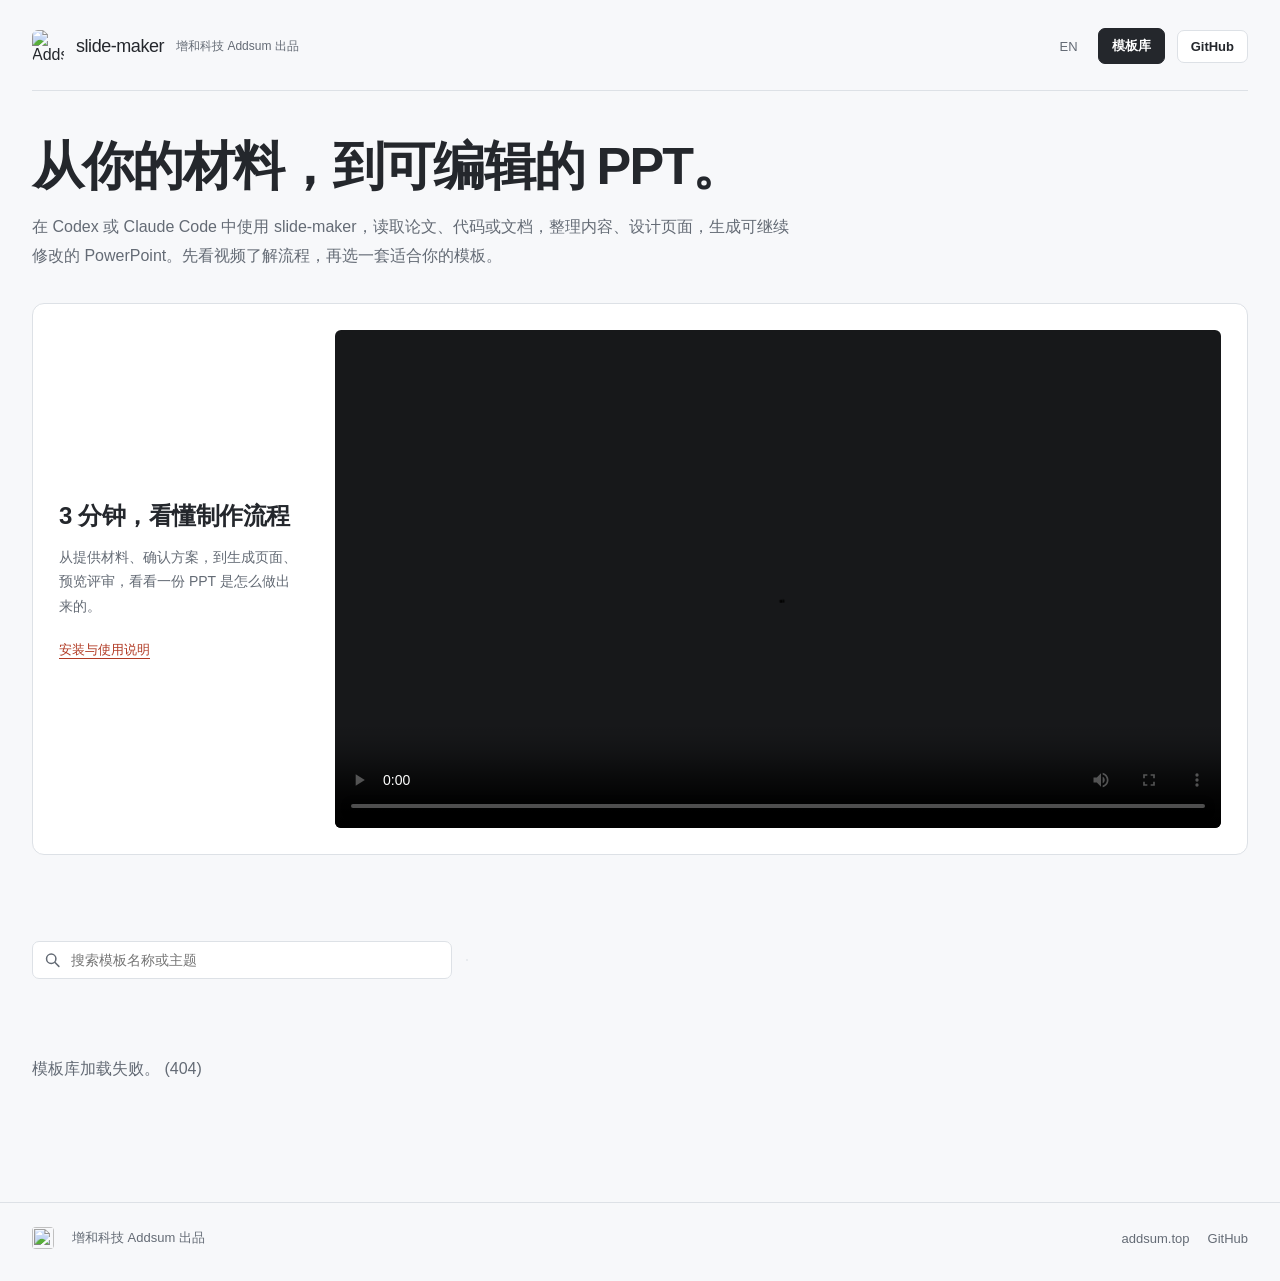
==== cn/index.html @ bb3e0353 "Lighten the homepage brand name" ====
<!doctype html>
<html lang="zh-CN">
<head>
<meta charset="utf-8">
<meta name="viewport" content="width=device-width, initial-scale=1">
<title>slide-maker | 可编辑 PPT 与模板库</title>
<meta name="description" content="浏览 30 套 PPT 模板，每套提供两种配色和七类页面。在 Codex 或 Claude Code 中使用 slide-maker，将你的材料生成可编辑的 PPTX。">
<link rel="canonical" href="https://slides.addsum.top/cn/">
<link rel="alternate" hreflang="en" href="https://slides.addsum.top/">
<link rel="alternate" hreflang="zh-CN" href="https://slides.addsum.top/cn/">
<link rel="alternate" hreflang="x-default" href="https://slides.addsum.top/">
<meta property="og:type" content="website">
<meta property="og:site_name" content="slide-maker by Addsum">
<meta property="og:title" content="slide-maker | 从你的材料生成可编辑的 PPT">
<meta property="og:description" content="预览 30 种 PPT 画风，选择配色、复制提示词，再带上自己的材料开始制作。">
<meta property="og:image" content="https://slides.addsum.top/docs/assets/screenshots/preview_transformer-talk.png">
<meta property="og:image:alt" content="slide-maker generated deck preview">
<meta property="og:url" content="https://slides.addsum.top/cn/">
<meta name="twitter:card" content="summary_large_image">
<meta name="twitter:site" content="@martinliubuilds">
<meta name="twitter:title" content="slide-maker | 从你的材料生成可编辑的 PPT">
<meta name="twitter:description" content="预览 30 种 PPT 画风，选择配色、复制提示词，再带上自己的材料开始制作。">
<meta name="twitter:image" content="https://slides.addsum.top/docs/assets/screenshots/preview_transformer-talk.png">
<meta name="robots" content="max-image-preview:large">
<link rel="icon" type="image/png" href="/favicon.png">
<script type="application/ld+json">
{
  "@context": "https://schema.org",
  "@graph": [
    {
      "@type": "SoftwareApplication",
      "@id": "https://addsum.top/#slide-maker",
      "name": "slide-maker",
      "applicationCategory": "BusinessApplication",
      "url": "https://slides.addsum.top/",
      "downloadUrl": "https://github.com/addsumtech/slides_maker",
      "description": "Addsum's open-source AI slide generator: it reads your papers, code and docs inside Codex or Claude Code, then hands back a natively editable PPTX. Real text boxes, real shapes, native charts, speaker notes and click-build animations.",
      "offers": { "@type": "Offer", "price": "0", "priceCurrency": "USD" },
      "license": "https://opensource.org/licenses/MIT",
      "author": { "@type": "Organization", "@id": "https://addsum.top/#org", "name": "Addsum", "alternateName": "增和科技", "url": "https://addsum.top/" }
    },
    {
      "@type": "WebSite",
      "@id": "https://slides.addsum.top/#site",
      "url": "https://slides.addsum.top/",
      "name": "slide-maker Template Library",
      "publisher": { "@id": "https://addsum.top/#org" }
    }
  ]
}
</script>
<style>
:root {
  --ink:#24272c; --paper:#f7f8fa; --mute:#646b75; --accent:#b13a24; --accent-deep:#8e2e1c;
  --line:#dde1e6; --card:#fff; --tint:#f6eeeb;
}
* { box-sizing:border-box; }
html { scroll-behavior:smooth; }
body { margin:0; background:var(--paper); color:var(--ink); font-family:"Avenir Next", "PingFang SC", "Hiragino Sans GB", sans-serif; -webkit-font-smoothing:antialiased; }
a { color:var(--accent); }
button, input { font-family:inherit; }
a:focus-visible, button:focus-visible, input:focus-visible { outline:2px solid var(--accent); outline-offset:4px; }
.wrap { max-width:1280px; margin:0 auto; padding:0 32px; }
.hero { padding:28px 0 0; }
.brand { display:flex; align-items:center; gap:12px; padding-bottom:26px; border-bottom:1px solid var(--line); }
.brand img { width:32px; height:32px; border-radius:6px; }
.brand .name { font-size:18px; font-weight:500; letter-spacing:-.025em; }
.brand .by { color:var(--mute); font-size:12px; }
.brand .by a { color:inherit; text-decoration:none; }
.brand .langpill { margin-left:auto; border:0; padding:8px; background:transparent; color:var(--mute); font-size:13px; cursor:pointer; }
.brand .btn { padding:8px 13px; font-size:13px; white-space:nowrap; }
.brand .vlib .short { display:none; }
.hero-copy { padding:44px 0 32px; }
h1 { max-width:1100px; margin:0 0 16px; font-size:clamp(32px,4.1vw,52px); line-height:1.2; letter-spacing:-.035em; font-weight:650; text-wrap:balance; }
.lede { max-width:760px; margin:0; font-size:16px; line-height:1.8; color:var(--mute); }
.btn { display:inline-flex; align-items:center; justify-content:center; gap:8px; text-decoration:none; font-weight:650; font-size:14px; padding:10px 16px; border-radius:7px; cursor:pointer; transition:background .15s,border-color .15s; }
.btn.primary { background:var(--ink); color:#fff; border:1px solid var(--ink); }
.btn.primary:hover { background:var(--accent); border-color:var(--accent); }
.btn.ghost { border:1px solid var(--line); color:var(--ink); background:var(--card); }
.btn.ghost:hover { border-color:var(--ink); }
.vid { scroll-margin-top:24px; }
.vidcard { display:grid; grid-template-columns:240px minmax(0,1fr); gap:36px; align-items:center; padding:26px; border:1px solid var(--line); border-radius:12px; background:var(--card); }
.vidhead h2 { margin:0 0 12px; font-size:24px; font-weight:650; line-height:1.4; letter-spacing:-.02em; }
.vidhead p { margin:0 0 22px; color:var(--mute); font-size:14px; line-height:1.75; }
.vidhead a { font-size:13px; text-underline-offset:4px; }
.vidcard video { width:100%; display:block; aspect-ratio:16/9; border-radius:6px; background:#17181a; }
footer { margin-top:56px; border-top:1px solid var(--line); }
footer .inner { display:flex; align-items:center; gap:18px; flex-wrap:wrap; padding-top:24px; padding-bottom:32px; color:var(--mute); font-size:13px; }
footer img { width:22px; height:22px; border-radius:4px; }
footer a { color:var(--mute); text-decoration:none; }
footer a:hover { color:var(--accent); }
footer .sp { flex:1; }
@media(max-width:800px) { .vidcard { grid-template-columns:1fr; gap:18px; padding:20px; } .vidhead h2 { font-size:21px; margin-bottom:6px; } .vidhead p { margin-bottom:10px; } }
@media(max-width:560px) {
  .wrap { padding-left:20px; padding-right:20px; }
  .hero { padding-top:18px; } .brand { gap:7px; padding-bottom:18px; }
  .brand img { width:27px; height:27px; } .brand .name { font-size:16px; }
  .brand .by { display:none; } .brand .btn { font-size:12px; padding:7px 9px; }
  .brand .langpill { font-size:12px; padding:6px; }
  .brand .vlib .full { display:none; } .brand .vlib .short { display:inline; }
  .hero-copy { padding:30px 0 26px; } .lede { font-size:14px; line-height:1.8; }
  .vidcard { padding:16px; } .vidhead p { font-size:13px; }
  footer .inner { gap:12px; font-size:12px; } footer .sp { flex-basis:100%; }
}
@media(prefers-reduced-motion:reduce) { html { scroll-behavior:auto; } *,*::before,*::after { transition:none!important; } }
</style>
<link rel="stylesheet" href="/languages/library.css?v=20261030b">
</head>
<body>
<header class="hero">
  <div class="wrap">
    <nav class="brand" aria-label="Main">
      <img src="/logo-160.png" alt="Addsum">
      <span class="name">slide-maker</span>
      <span class="by" id="byline"></span>
      <button class="langpill" id="langBtn" type="button" aria-label="Switch language"></button>
      <a class="btn primary vlib" id="vlBtn" href="#languages"><span class="full">Template library</span><span class="short">Templates</span></a>
      <a class="btn ghost" href="https://github.com/addsumtech/slides_maker">GitHub</a>
    </nav>
    <div class="hero-copy">
      <h1 id="headline"></h1>
      <p class="lede" id="lede"></p>
    </div>
  </div>
</header>

<main>
<section class="wrap vid" id="intro" aria-labelledby="vTitle">
  <div class="vidcard">
    <div class="vidhead">
      <h2 id="vTitle"></h2>
      <p id="vLede"></p>
      <a id="startLink" href="https://github.com/addsumtech/slides_maker#quick-start"></a>
    </div>
    <video id="introVid" controls preload="metadata" playsinline></video>
  </div>
</section>

<section class="wrap" id="languages" aria-labelledby="vlHeadline">
  <div class="vl-head">
    <h2 id="vlHeadline"></h2>
    <p class="vl-lede" id="vlLede"></p>
  </div>
  <div class="vl-bar" role="search">
    <label class="vl-search">
      <svg viewBox="0 0 20 20" aria-hidden="true"><circle cx="8.5" cy="8.5" r="5.5"/><path d="M13 13l4.5 4.5"/></svg>
      <span class="sr" data-vl-i18n="searchLabel">Search templates</span>
      <input id="vlQ" type="search" autocomplete="off" spellcheck="false" placeholder="Search">
    </label>
    <div class="vl-toggle" id="vlKinds" role="group" aria-label="Kind"></div>
    <span class="vl-count" id="vlCount" aria-live="polite"></span>
  </div>
  <div class="vl-grid" id="vlGrid"></div>
  <div class="vl-empty" id="vlEmpty" hidden>
    <p id="vlEmptyText"></p>
    <button class="btn ghost" id="vlClear" type="button" data-vl-i18n="clear">Clear filters</button>
  </div>
  <noscript><p class="vl-empty">The templates are listed with JavaScript. The same samples are in the
    <a href="https://github.com/addsumtech/slides_maker#template-library">README</a>.</p></noscript>
  <dialog id="vlDetail" aria-labelledby="vlDTitle">
    <div class="vl-dhead">
      <div>
        <h2 id="vlDTitle"></h2>
      </div>
      <button class="vl-close" id="vlClose" type="button" aria-label="Close">×</button>
    </div>
    <div class="vl-dbody" id="vlDBody"></div>
  </dialog>
  <div id="vlLive" class="sr" aria-live="polite"></div>
</section>

</main>

<footer>
  <div class="wrap inner">
    <img src="/logo-160.png" alt="">
    <span id="footText"></span>
    <span class="sp"></span>
    <a id="footHome" href="https://addsum.top/">addsum.top</a>
    <a href="https://github.com/addsumtech/slides_maker">GitHub</a>
  </div>
</footer>

<script>
const STR = {
  en: {
    byline:'by <a href="https://addsum.top/?lang=en">Addsum</a>',
    headline:'Your material. An editable presentation.',
    lede:'Use slide-maker in Codex or Claude Code to turn papers, code and documents into a PowerPoint you can keep editing. Start with the video, then choose a template for your own material.',
    vlBtn:'Template library', vlShort:'Templates',
    vTitle:'See how it works',
    vLede:'A three-minute walkthrough: provide your material, confirm the plan, build the slides and review the result. English narration with captions.',
    startLink:'Installation and usage',
    footText:'Produced by Addsum',
    title:'slide-maker | Editable PPT & Template Library'
  },
  zh: {
    byline:'<a href="https://addsum.top/cn/">增和科技 Addsum</a> 出品',
    headline:'从你的材料，到可编辑的 PPT。',
    lede:'在 Codex 或 Claude Code 中使用 slide-maker，读取论文、代码或文档，整理内容、设计页面，生成可继续修改的 PowerPoint。先看视频了解流程，再选一套适合你的模板。',
    vlBtn:'模板库', vlShort:'模板库',
    vTitle:'3 分钟，看懂制作流程',
    vLede:'从提供材料、确认方案，到生成页面、预览评审，看看一份 PPT 是怎么做出来的。',
    startLink:'安装与使用说明',
    footText:'增和科技 Addsum 出品',
    title:'slide-maker | 可编辑 PPT 与模板库'
  }
};
function setLang(lang) {
  const t = STR[lang];
  if (history.replaceState) {   // the page's own language markers go; a library search or #vl-<language> stays
    var ps = new URLSearchParams(location.search); ps.delete('lang');
    var qs = ps.toString(), hs = (location.hash === '#zh' || location.hash === '#en') ? '' : location.hash;
    history.replaceState(null, '', (lang === 'zh' ? '/cn/' : '/') + (qs ? '?' + qs : '') + hs);
  }
  var fh = document.getElementById('footHome');
  if (fh) fh.href = lang === 'zh' ? 'https://addsum.top/cn/' : 'https://addsum.top/?lang=en';
  const lb = document.getElementById('langBtn');
  if (lb) { lb.textContent = lang === 'zh' ? 'EN' : '中文'; lb.setAttribute('aria-label', lang === 'zh' ? 'Switch to English' : '切换为中文'); lb.onclick = () => { try { localStorage.setItem('addsum-lang', lang === 'zh' ? 'en' : 'zh'); } catch(e){} setLang(lang === 'zh' ? 'en' : 'zh'); }; }
  for (const k of ['byline','headline','lede','vTitle','vLede','startLink','footText']) {
    const el = document.getElementById(k);
    if (el) el.innerHTML = t[k];
  }
  const vid = document.getElementById('introVid');
  if (vid) {
    const cur = `/docs/assets/slide-maker-intro-${lang}.mp4`;
    if (!vid.src.endsWith(cur)) {
      vid.pause();
      vid.setAttribute('poster', `/docs/assets/intro-poster-${lang}.jpg`);
      vid.src = cur;
      vid.load();
    }
  }
  document.getElementById('startLink').href = lang === 'zh' ? 'https://github.com/addsumtech/slides_maker/blob/main/README_CN.md#快速开始' : 'https://github.com/addsumtech/slides_maker#quick-start';
  const vb = document.getElementById('vlBtn');
  if (vb) { vb.querySelector('.full').textContent = t.vlBtn; vb.querySelector('.short').textContent = t.vlShort; }
  document.title = t.title;
  document.documentElement.lang = (lang === 'zh') ? 'zh-CN' : 'en';
  if (window.slideMakerLibrary) window.slideMakerLibrary.setLang(lang);   // keep the library in the same language
}
(function(){
  function mark(e){
    var a = e.target && e.target.closest ? e.target.closest('a[href]') : null;
    if(!a) return;
    try{
      var u = new URL(a.getAttribute('href'), location.href);
      if(/\.addsum\.top$/.test(u.hostname) && u.hostname !== location.hostname){
        var l = document.documentElement.getAttribute('lang') || 'en';
        document.cookie = 'xlang=' + (l.indexOf('zh') === 0 ? 'zh' : 'en') + '; domain=.addsum.top; path=/; max-age=60';
      }
    }catch(err){}
  }
  document.addEventListener('mousedown', mark, true);
  document.addEventListener('click', mark, true);
})();
(function(){
  var stored=null; try { stored=localStorage.getItem('addsum-lang'); } catch(e){}
  var lang;
  var q=null; try { q=new URLSearchParams(location.search).get('lang'); } catch(e){}
  var xl=(document.cookie.match(/(?:^|;\s*)xlang=(en|zh)/)||[])[1];
  if (xl) { try { document.cookie='xlang=; domain=.addsum.top; path=/; max-age=0'; } catch(e){} }
  if (q === 'zh' || q === 'en') lang=q; /* URL 参数最高优先 */
  else if (location.pathname.indexOf('/cn') === 0) lang='zh';
  else if (xl === 'zh' || xl === 'en') lang=xl; /* 站间跳转语言意图走 cookie */
  else if (location.hash === '#zh') lang='zh';
  else if (location.hash === '#en') lang='en';
  else if (stored==='zh'||stored==='en') lang=stored;
  else lang=/^zh/i.test((navigator.languages&&navigator.languages[0])||navigator.language||'') ? 'zh' : 'en';
  setLang(lang);
})();
</script>
<script src="/languages/library.js?v=20261030b"></script>
</body>
</html>
---- languages/library.css ----
/* Template previews share the home page's colour and typography tokens. */
#languages { padding-top:52px; scroll-margin-top:0; }
#languages .vl-head h2 { font-size:clamp(25px, 3vw, 32px); line-height:1.3; margin:0 0 12px; font-weight:650;
  letter-spacing:-0.015em; max-width:860px; }
#languages .vl-lede { color:var(--mute); font-size:15px; line-height:1.8; max-width:760px; margin:0; }
#languages .sr { position:absolute; width:1px; height:1px; overflow:hidden; clip:rect(0 0 0 0); white-space:nowrap; }
#languages code { font-family:ui-monospace, "SF Mono", Menlo, Consolas, monospace; }
#languages .btn { font-size:13.5px; padding:9px 16px; cursor:pointer; font-family:inherit; }

/* ---------- controls ---------- */
#languages .vl-bar { position:sticky; top:4px; z-index:20; display:flex; align-items:center; gap:14px; flex-wrap:wrap;
  margin:22px 0; padding:12px 0; background:rgba(247,248,250,.97); backdrop-filter:blur(6px); }
#languages .vl-search { position:relative; flex:1 1 260px; max-width:420px; }
#languages .vl-search svg { position:absolute; left:12px; top:50%; width:17px; height:17px; transform:translateY(-50%);
  fill:none; stroke:var(--mute); stroke-width:1.8; stroke-linecap:round; }
#languages .vl-search input { width:100%; font:inherit; font-size:14px; padding:10px 12px 10px 38px; border-radius:7px;
  border:1px solid var(--line); background:var(--card); color:var(--ink); }
#languages .vl-search input:focus { outline:none; border-color:var(--accent); }
#languages .vl-toggle { display:inline-flex; border:1px solid var(--line); border-radius:7px; overflow:hidden; background:var(--card); }
#languages .vl-toggle button { border:0; background:transparent; color:var(--mute); padding:9px 16px; font-size:13.5px; cursor:pointer;
  font-weight:700; font-family:inherit; }
#languages .vl-toggle button[aria-pressed="true"] { background:var(--ink); color:#fff; }
#languages .vl-toggle button:focus-visible { outline:2px solid var(--accent); outline-offset:-2px; }
#languages .vl-count { color:var(--mute); font-size:13px; margin-left:auto; }

/* ---------- grid + cards ---------- */
#languages .vl-grid { display:grid; grid-template-columns:repeat(4, minmax(0, 1fr)); gap:20px; padding-bottom:20px; }
@media (max-width:1040px) { #languages .vl-grid { grid-template-columns:repeat(2, minmax(0, 1fr)); } }
@media (max-width:640px) { #languages .vl-grid { grid-template-columns:minmax(0, 1fr); gap:18px; } }
#languages .vl-card { position:relative; background:var(--card); border:1px solid var(--line); border-radius:9px; overflow:hidden;
  display:flex; flex-direction:column; min-width:0; transition:border-color .15s; }
#languages .vl-card:hover, #languages .vl-card:focus-within { border-color:#a3aab3; }
#languages .vl-sheet { display:block; position:relative; padding:0; border:0; background:#e7e9ed; cursor:zoom-in; line-height:0; width:100%; }
#languages .vl-sheet img { width:100%; height:auto; aspect-ratio:7/4; object-fit:cover; display:block; }
#languages .vl-sheet:focus-visible { outline:3px solid var(--accent); outline-offset:-3px; }
#languages .vl-crow { display:flex; align-items:center; gap:8px; flex-wrap:wrap; padding:12px 16px 0; }
#languages .vl-grounds { display:flex; gap:6px; flex-wrap:wrap; }
#languages .vl-grounds button { display:inline-flex; align-items:center; gap:6px; border:1px solid var(--line); background:transparent;
  border-radius:5px; padding:4px 8px 4px 6px; font:inherit; font-size:12px; color:var(--mute); cursor:pointer; }
#languages .vl-grounds button i { width:14px; height:14px; border-radius:50%; border:1px solid rgba(0,0,0,.18); flex:none; }
#languages .vl-grounds button[aria-pressed="true"] { border-color:var(--ink); color:var(--ink); font-weight:700; }
#languages .vl-grounds button:focus-visible { outline:2px solid var(--accent); outline-offset:1px; }
#languages .vl-cbody { padding:12px 16px 16px; display:flex; flex-direction:column; gap:10px; flex:1; }
#languages .vl-cname { display:flex; align-items:baseline; gap:8px; flex-wrap:wrap; }
#languages .vl-cname h3 { margin:0; font-size:18px; font-weight:650; letter-spacing:-0.01em; }
#languages .vl-cname h3 button { all:unset; cursor:pointer; }
#languages .vl-cname h3 button:hover { color:var(--accent); }
#languages .vl-cname h3 button:focus-visible { outline:2px solid var(--accent); outline-offset:2px; border-radius:3px; }
#languages .vl-blurb { margin:0; color:var(--mute); font-size:14px; line-height:1.8; }
#languages .vl-tags { display:flex; flex-wrap:wrap; gap:6px 12px; min-height:20px; }
#languages .vl-tags button { border:0; background:transparent; color:var(--mute); font:inherit; font-size:12px;
  padding:0; cursor:pointer; }
#languages .vl-tags button:hover { color:var(--accent); text-decoration:underline; text-underline-offset:3px; }
#languages .vl-tags button:focus-visible { outline:2px solid var(--accent); outline-offset:2px; }
#languages .vl-cfoot { display:flex; gap:8px; margin-top:auto; padding-top:4px; flex-wrap:wrap; }
#languages .vl-cfoot .btn { padding:7px 10px; font-size:12px; }
#languages .vl-cfoot .btn.primary { background:var(--ink); color:#fff; border:1px solid var(--ink); }
#languages .vl-cfoot .btn.primary:hover, #languages .vl-cfoot .btn.primary:focus-visible { background:var(--accent); border-color:var(--accent); }
#languages .vl-empty { text-align:center; color:var(--mute); padding:40px 0 60px; }
#languages .vl-status { color:var(--mute); padding:30px 0; }

/* ---------- detail dialog ---------- */
#languages dialog { width:min(1120px, calc(100vw - 32px)); max-height:calc(100vh - 40px); padding:0; border:1px solid var(--line);
  border-radius:18px; background:var(--paper); color:var(--ink); box-shadow:0 30px 80px rgba(29,27,22,.35); }
#languages dialog::backdrop { background:rgba(29,27,22,.55); }
@media (max-width:640px) { #languages dialog { width:100vw; max-width:100vw; max-height:100vh; height:100vh; border-radius:0; margin:0; } }
#languages .vl-dhead { position:sticky; top:0; z-index:2; display:flex; gap:16px; align-items:flex-start; padding:20px 24px 14px;
  background:rgba(247,248,250,.97); border-bottom:1px solid var(--line); }
#languages .vl-dhead h2 { margin:0; font-size:24px; letter-spacing:-0.01em; }
#languages .vl-close { margin-left:auto; border:1px solid var(--line); background:var(--card); width:38px; height:38px; border-radius:50%;
  font-size:22px; line-height:1; cursor:pointer; color:var(--ink); flex:none; }
#languages .vl-close:hover, #languages .vl-close:focus-visible { border-color:var(--accent); color:var(--accent); outline:none; }
#languages .vl-dbody { padding:18px 24px 28px; }
@media (max-width:640px) { #languages .vl-dhead { padding:16px; } #languages .vl-dbody { padding:14px 16px 24px; } }
#languages .vl-dbody h4 { margin:28px 0 12px; font-size:16px; font-weight:650; color:var(--ink); }
#languages .vl-dbody h4:first-child { margin-top:4px; }
#languages .vl-dbody .vl-blurb { font-size:15px; max-width:760px; }
#languages .vl-note { color:var(--mute); font-size:12.5px; margin:8px 0 0; }
#languages .vl-pages { display:grid; grid-template-columns:repeat(auto-fill, minmax(min(100%, 300px), 1fr)); gap:16px; }
#languages .vl-pages figure, #languages .vl-sheets figure { margin:0; }
#languages .vl-pages img, #languages .vl-sheets img { width:100%; height:auto; display:block; border-radius:6px; border:1px solid var(--line); background:#e7e9ed; }
#languages .vl-pages img { aspect-ratio:16/9; }
#languages .vl-sheets img { aspect-ratio:7/4; }
#languages figcaption { font-size:12.5px; color:var(--mute); margin-top:6px; }
#languages .vl-sheets { display:grid; grid-template-columns:repeat(auto-fill, minmax(min(100%, 420px), 1fr)); gap:16px; }
#languages .vl-copyrow { display:flex; gap:10px; align-items:flex-start; background:var(--card); border:1px solid var(--line);
  border-radius:10px; padding:10px 12px; margin-bottom:10px; }
#languages .vl-copyrow span { flex:1; min-width:0; font-size:13.5px; overflow-wrap:anywhere; line-height:1.5; }
#languages .vl-copyrow .btn { padding:5px 11px; font-size:12.5px; flex:none; }
@media (prefers-reduced-motion:reduce) {
  #languages .vl-card, #languages .vl-card:hover { transition:none; transform:none; }
}
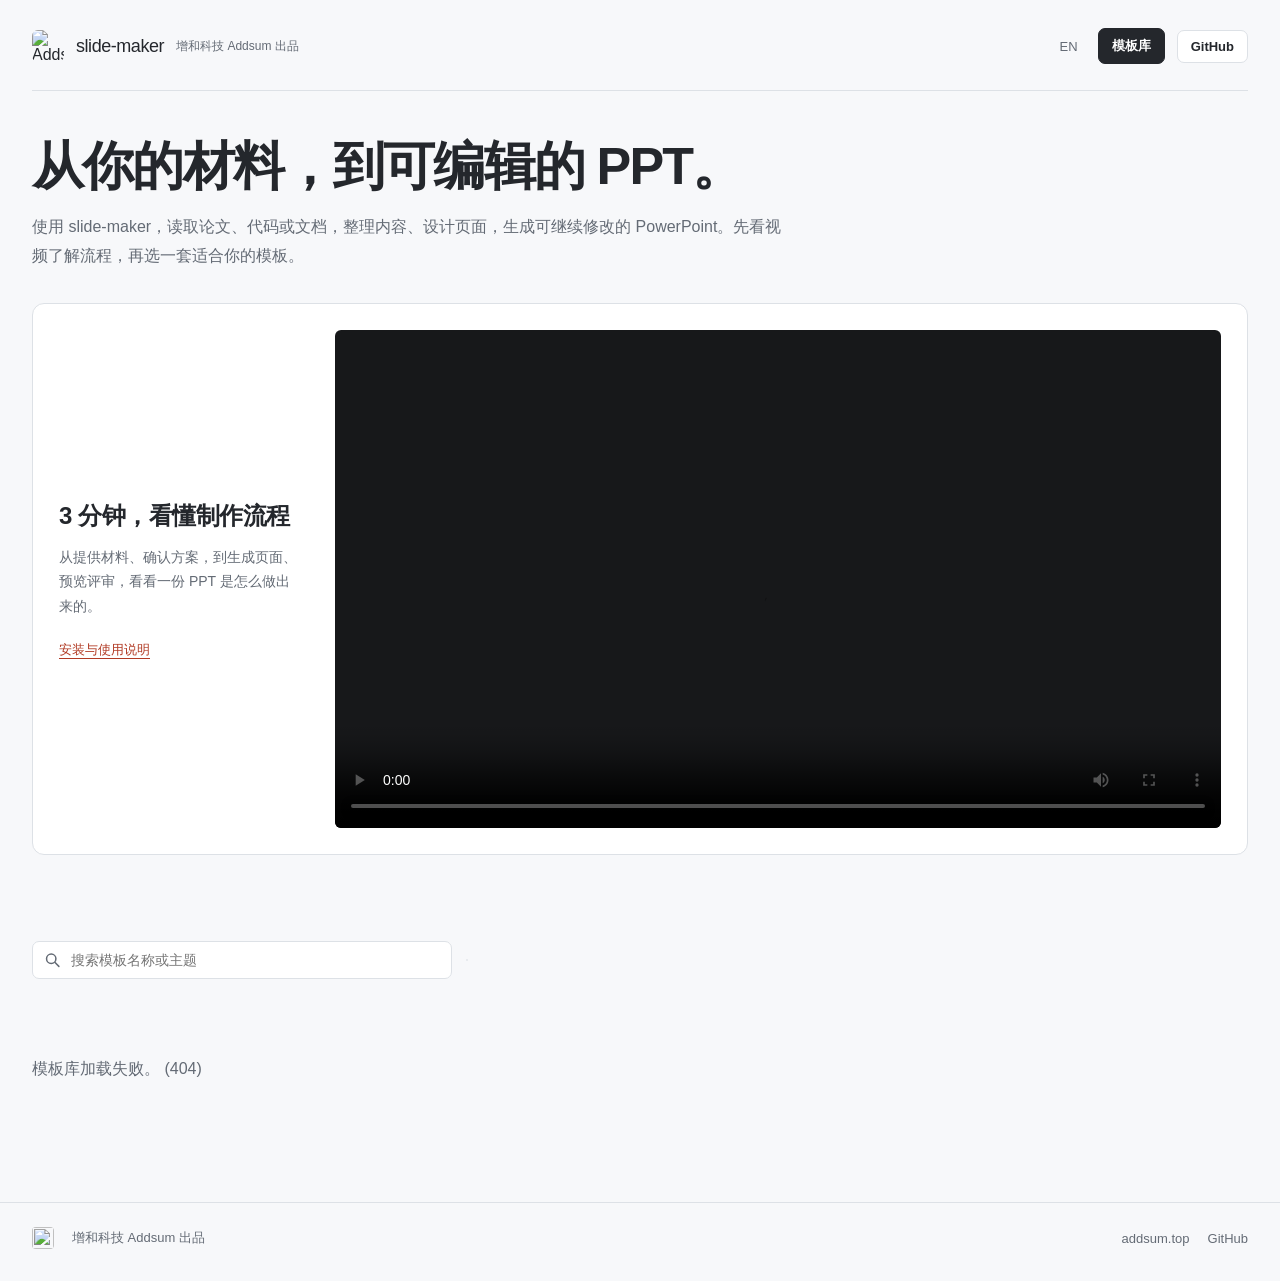
==== commit 8fd0f916: "Simplify the homepage introduction" ====
--- a/cn/index.html
+++ b/cn/index.html
@@ -4,7 +4,7 @@
 <meta charset="utf-8">
 <meta name="viewport" content="width=device-width, initial-scale=1">
 <title>slide-maker | 可编辑 PPT 与模板库</title>
-<meta name="description" content="浏览 30 套 PPT 模板，每套提供两种配色和七类页面。在 Codex 或 Claude Code 中使用 slide-maker，将你的材料生成可编辑的 PPTX。">
+<meta name="description" content="浏览 30 套 PPT 模板，每套提供两种配色和七类页面。使用 slide-maker，将你的材料生成可编辑的 PPTX。">
 <link rel="canonical" href="https://slides.addsum.top/cn/">
 <link rel="alternate" hreflang="en" href="https://slides.addsum.top/">
 <link rel="alternate" hreflang="zh-CN" href="https://slides.addsum.top/cn/">
@@ -186,7 +186,7 @@
   en: {
     byline:'by <a href="https://addsum.top/?lang=en">Addsum</a>',
     headline:'Your material. An editable presentation.',
-    lede:'Use slide-maker in Codex or Claude Code to turn papers, code and documents into a PowerPoint you can keep editing. Start with the video, then choose a template for your own material.',
+    lede:'Use slide-maker to turn papers, code and documents into a PowerPoint you can keep editing. Start with the video, then choose a template for your own material.',
     vlBtn:'Template library', vlShort:'Templates',
     vTitle:'See how it works',
     vLede:'A three-minute walkthrough: provide your material, confirm the plan, build the slides and review the result. English narration with captions.',
@@ -197,7 +197,7 @@
   zh: {
     byline:'<a href="https://addsum.top/cn/">增和科技 Addsum</a> 出品',
     headline:'从你的材料，到可编辑的 PPT。',
-    lede:'在 Codex 或 Claude Code 中使用 slide-maker，读取论文、代码或文档，整理内容、设计页面，生成可继续修改的 PowerPoint。先看视频了解流程，再选一套适合你的模板。',
+    lede:'使用 slide-maker，读取论文、代码或文档，整理内容、设计页面，生成可继续修改的 PowerPoint。先看视频了解流程，再选一套适合你的模板。',
     vlBtn:'模板库', vlShort:'模板库',
     vTitle:'3 分钟，看懂制作流程',
     vLede:'从提供材料、确认方案，到生成页面、预览评审，看看一份 PPT 是怎么做出来的。',
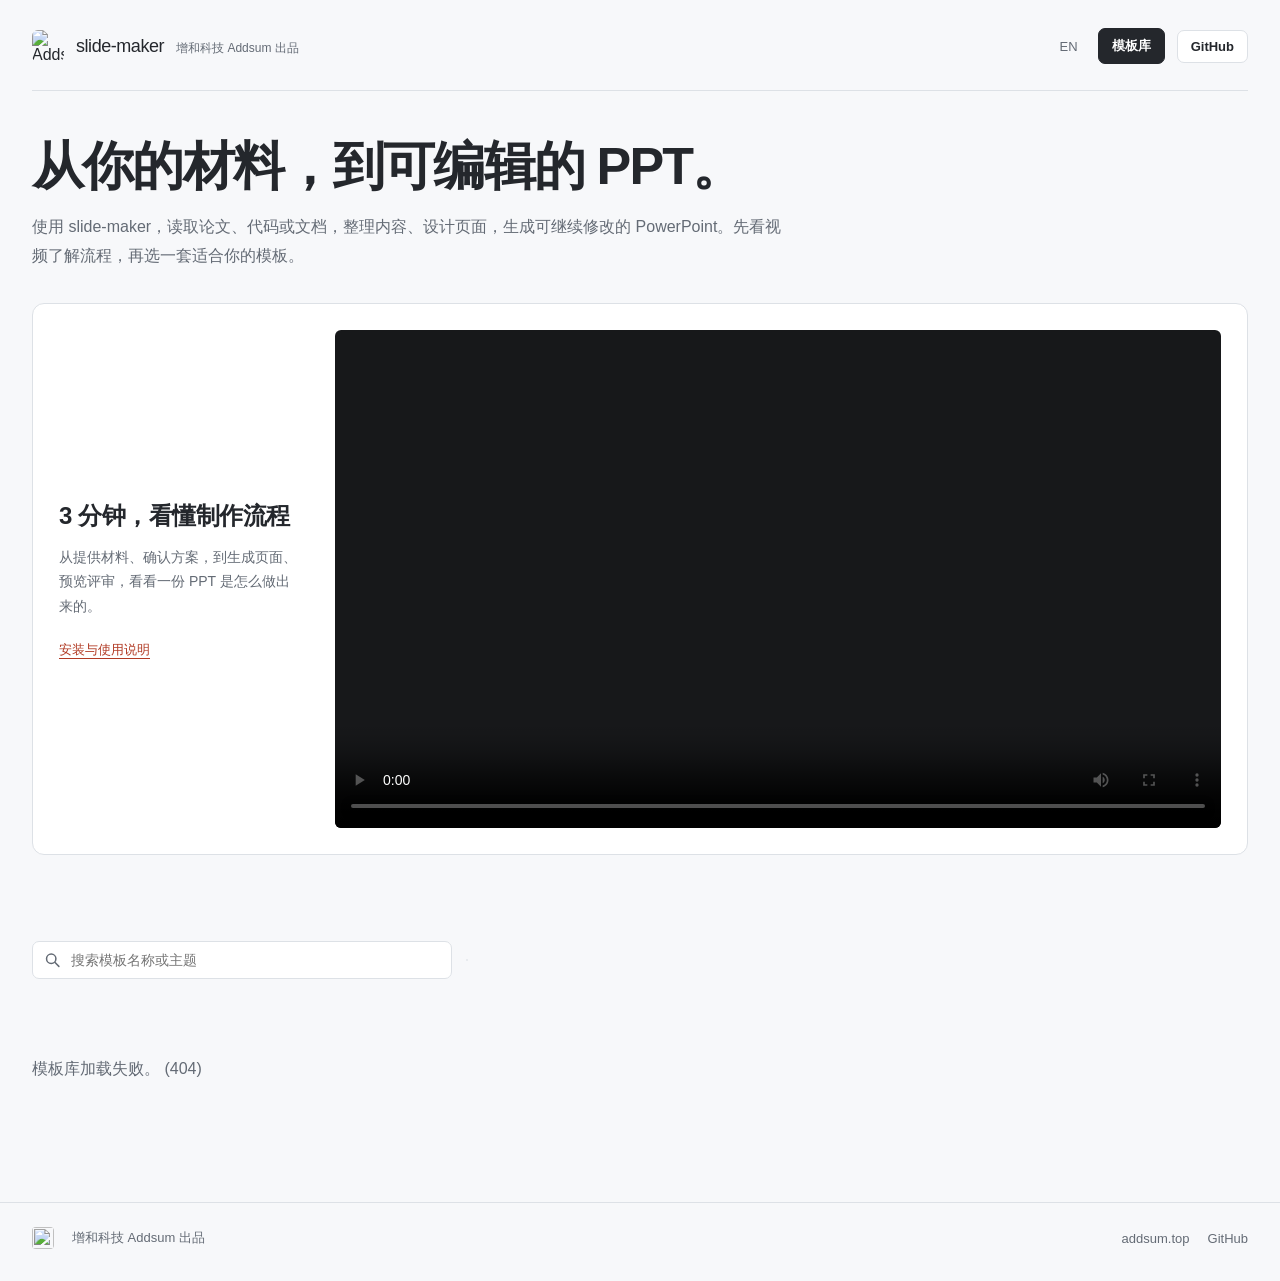
==== commit 355bb042: "Align the brand baseline and vertically center template prompts" ====
--- a/cn/index.html
+++ b/cn/index.html
@@ -64,6 +64,7 @@
 .hero { padding:28px 0 0; }
 .brand { display:flex; align-items:center; gap:12px; padding-bottom:26px; border-bottom:1px solid var(--line); }
 .brand img { width:32px; height:32px; border-radius:6px; }
+.brand-title { display:flex; align-items:baseline; gap:12px; min-width:0; }
 .brand .name { font-size:18px; font-weight:500; letter-spacing:-.025em; }
 .brand .by { color:var(--mute); font-size:12px; }
 .brand .by a { color:inherit; text-decoration:none; }
@@ -104,15 +105,17 @@
 }
 @media(prefers-reduced-motion:reduce) { html { scroll-behavior:auto; } *,*::before,*::after { transition:none!important; } }
 </style>
-<link rel="stylesheet" href="/languages/library.css?v=20261030b">
+<link rel="stylesheet" href="/languages/library.css?v=20261031">
 </head>
 <body>
 <header class="hero">
   <div class="wrap">
     <nav class="brand" aria-label="Main">
       <img src="/logo-160.png" alt="Addsum">
-      <span class="name">slide-maker</span>
-      <span class="by" id="byline"></span>
+      <div class="brand-title">
+        <span class="name">slide-maker</span>
+        <span class="by" id="byline"></span>
+      </div>
       <button class="langpill" id="langBtn" type="button" aria-label="Switch language"></button>
       <a class="btn primary vlib" id="vlBtn" href="#languages"><span class="full">Template library</span><span class="short">Templates</span></a>
       <a class="btn ghost" href="https://github.com/addsumtech/slides_maker">GitHub</a>
--- a/languages/library.css
+++ b/languages/library.css
@@ -83,7 +83,7 @@
 #languages .vl-sheets img { aspect-ratio:7/4; }
 #languages figcaption { font-size:12.5px; color:var(--mute); margin-top:6px; }
 #languages .vl-sheets { display:grid; grid-template-columns:repeat(auto-fill, minmax(min(100%, 420px), 1fr)); gap:16px; }
-#languages .vl-copyrow { display:flex; gap:10px; align-items:flex-start; background:var(--card); border:1px solid var(--line);
+#languages .vl-copyrow { display:flex; gap:10px; align-items:center; background:var(--card); border:1px solid var(--line);
   border-radius:10px; padding:10px 12px; margin-bottom:10px; }
 #languages .vl-copyrow span { flex:1; min-width:0; font-size:13.5px; overflow-wrap:anywhere; line-height:1.5; }
 #languages .vl-copyrow .btn { padding:5px 11px; font-size:12.5px; flex:none; }
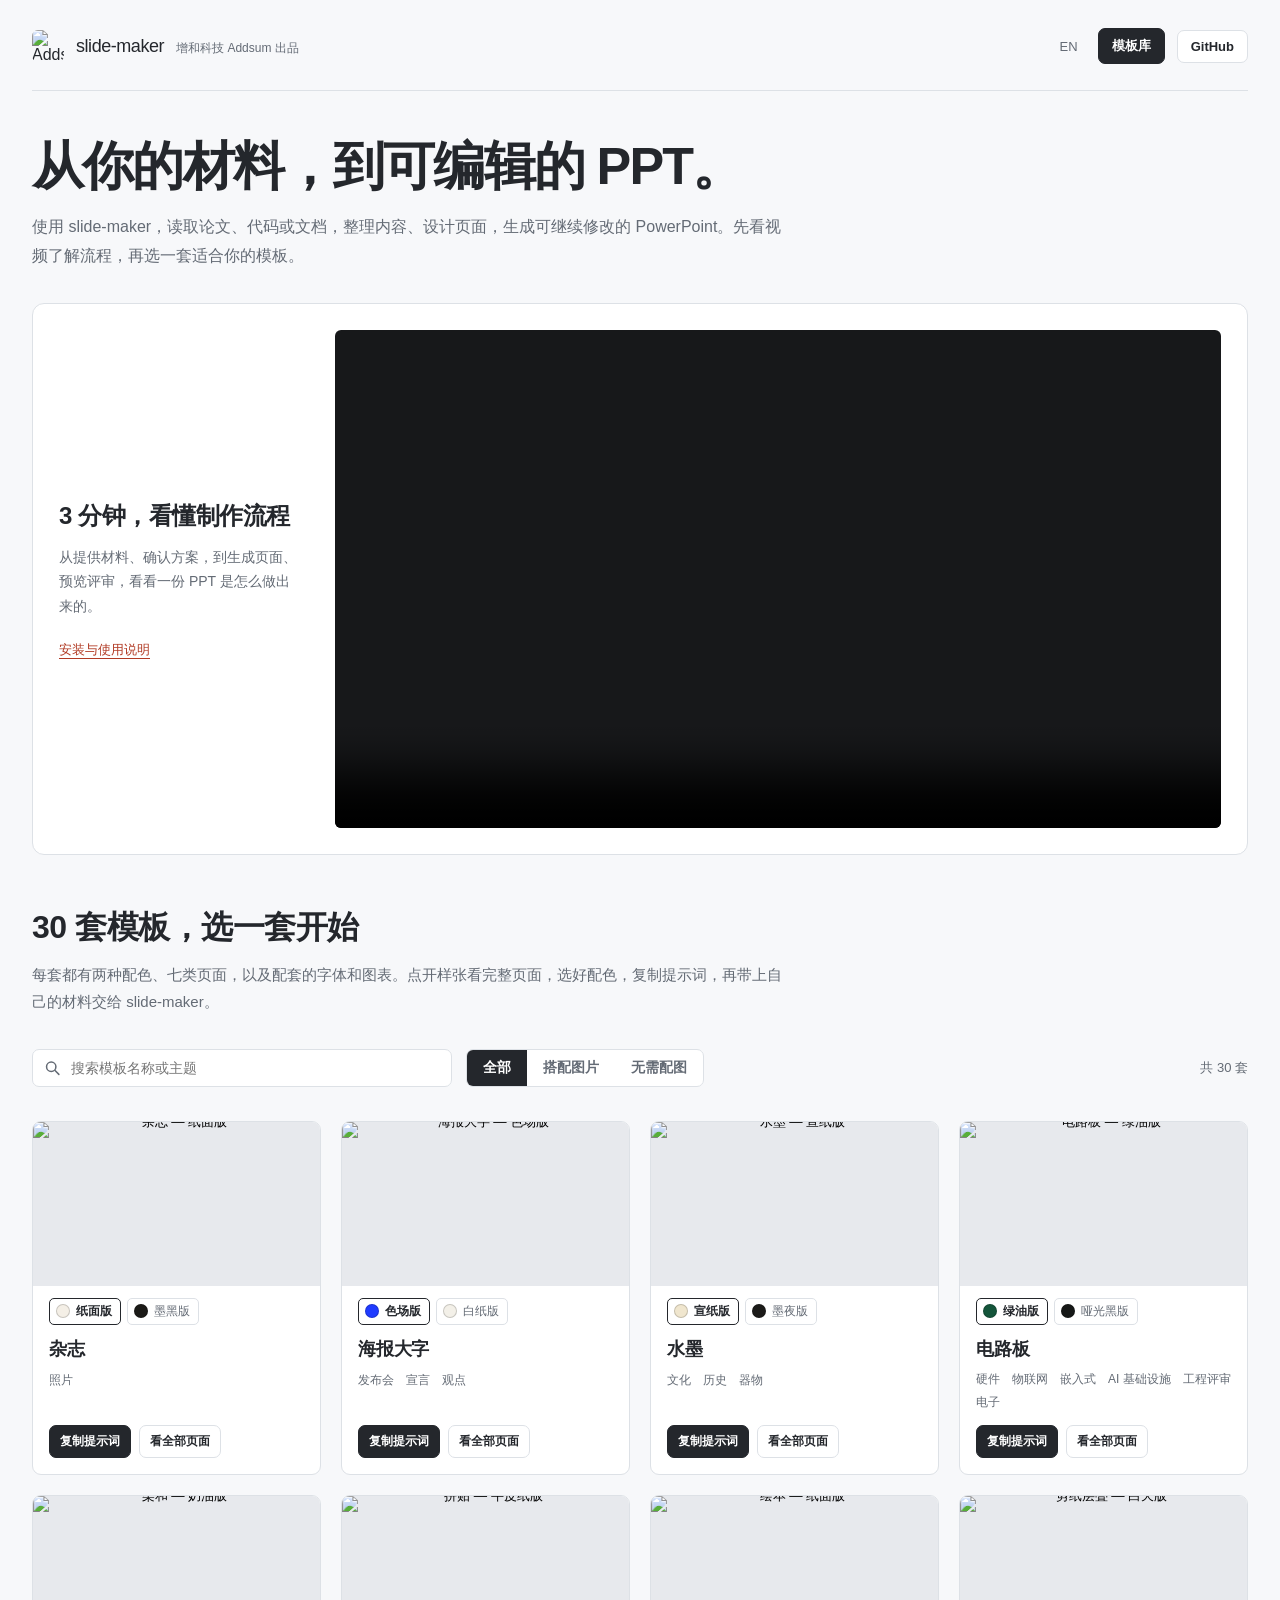
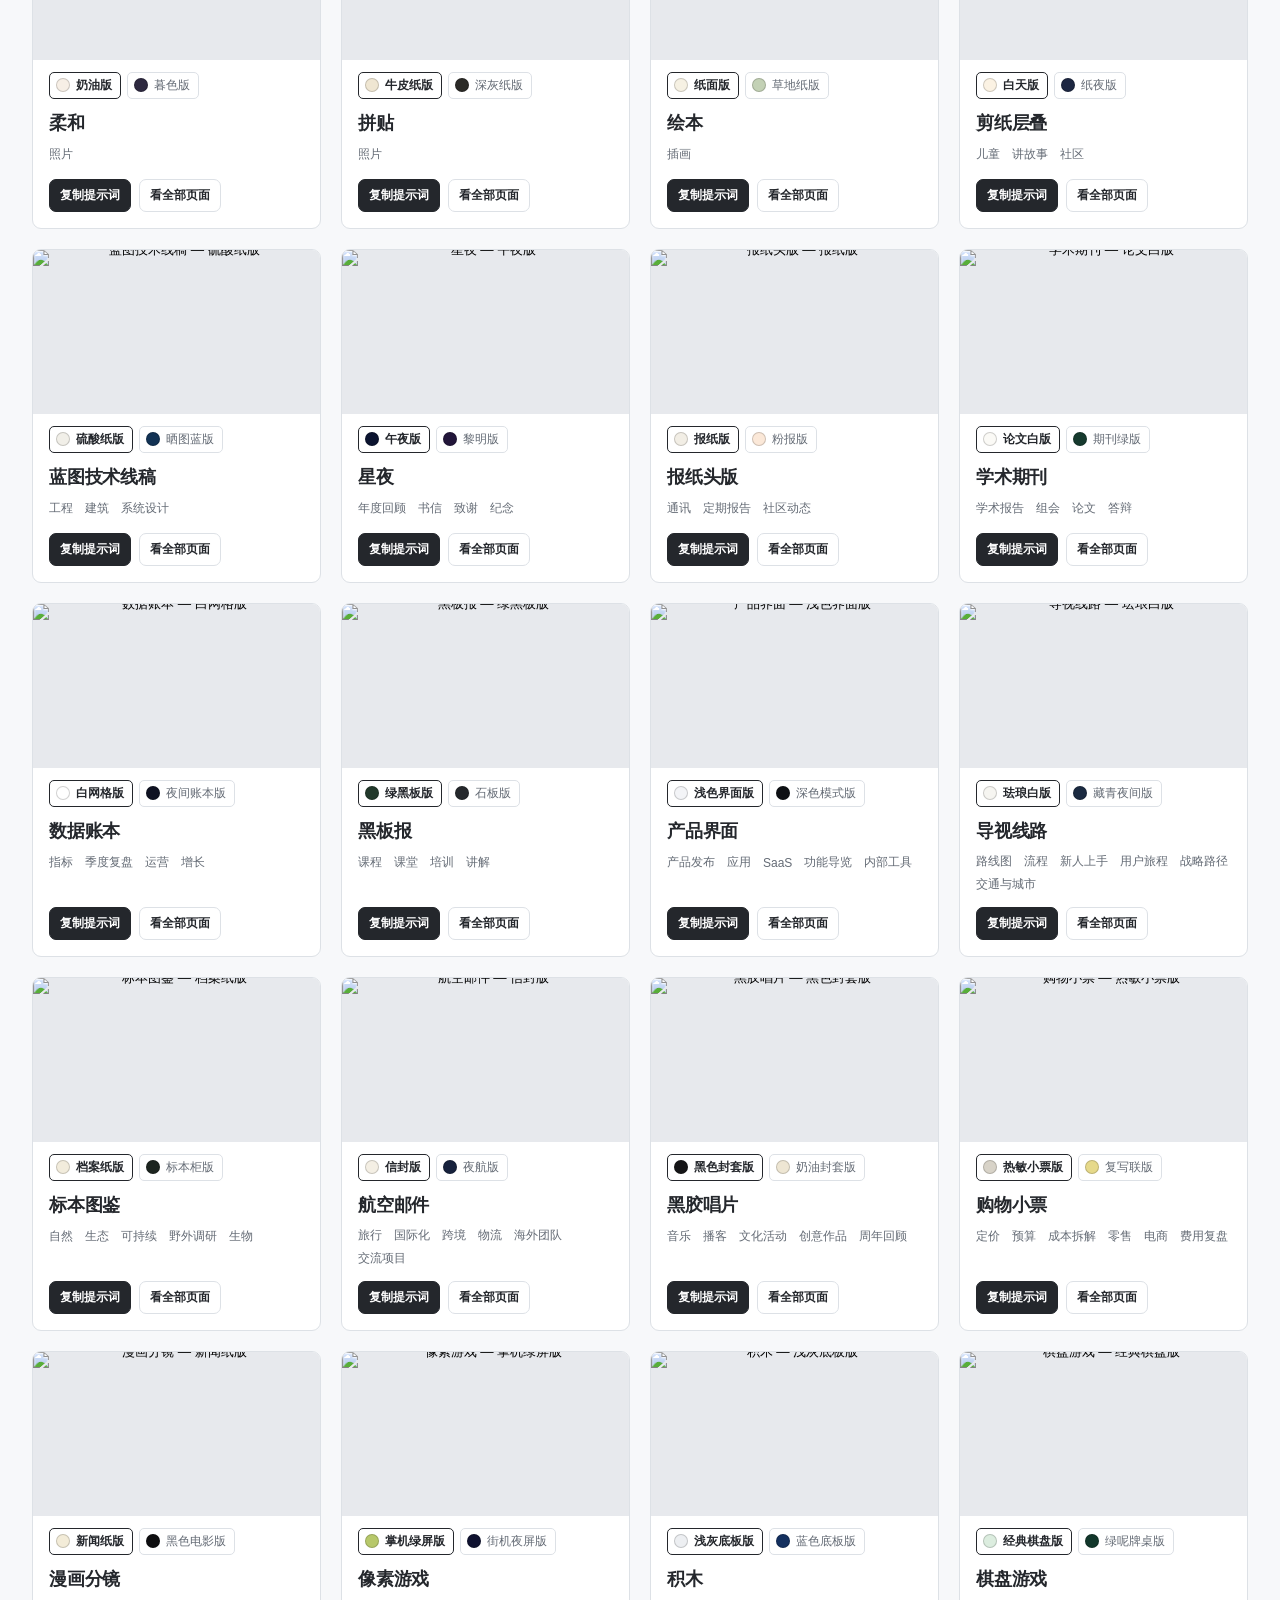
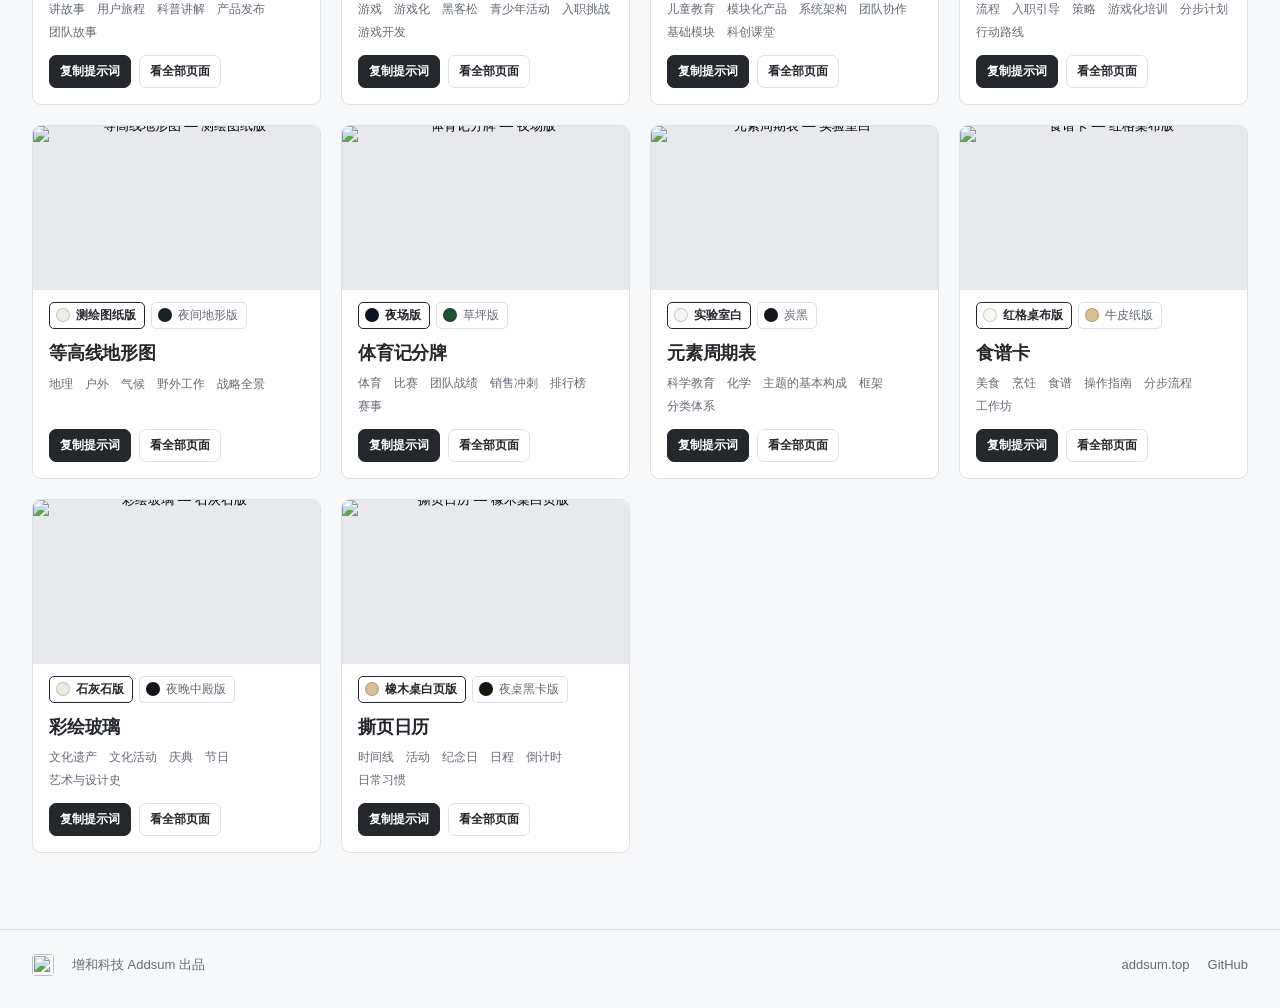
==== commit e7718041: "Improve template discovery and add enlarged page previews" ====
--- a/cn/index.html
+++ b/cn/index.html
@@ -105,7 +105,7 @@
 }
 @media(prefers-reduced-motion:reduce) { html { scroll-behavior:auto; } *,*::before,*::after { transition:none!important; } }
 </style>
-<link rel="stylesheet" href="/languages/library.css?v=20261031">
+<link rel="stylesheet" href="/languages/library.css?v=20261031b">
 </head>
 <body>
 <header class="hero">
@@ -168,6 +168,14 @@
       <button class="vl-close" id="vlClose" type="button" aria-label="Close">×</button>
     </div>
     <div class="vl-dbody" id="vlDBody"></div>
+  </dialog>
+  <dialog id="vlZoom" class="vl-zoom" aria-labelledby="vlZoomTitle">
+    <div class="vl-dhead">
+      <h2 id="vlZoomTitle"></h2>
+      <a id="vlOriginal" class="vl-original" target="_blank" rel="noopener noreferrer"></a>
+      <button id="vlZoomClose" class="vl-close" type="button" aria-label="Close">×</button>
+    </div>
+    <img id="vlZoomImage" class="vl-zoom-image" alt="">
   </dialog>
   <div id="vlLive" class="sr" aria-live="polite"></div>
 </section>
@@ -272,6 +280,6 @@
   setLang(lang);
 })();
 </script>
-<script src="/languages/library.js?v=20261030b"></script>
+<script src="/languages/library.js?v=20261031b"></script>
 </body>
 </html>
--- a/languages/library.css
+++ b/languages/library.css
@@ -81,6 +81,19 @@
 #languages .vl-pages img, #languages .vl-sheets img { width:100%; height:auto; display:block; border-radius:6px; border:1px solid var(--line); background:#e7e9ed; }
 #languages .vl-pages img { aspect-ratio:16/9; }
 #languages .vl-sheets img { aspect-ratio:7/4; }
+#languages .vl-preview { display:block; width:100%; padding:0; border:0; background:transparent; cursor:zoom-in; }
+#languages .vl-preview:focus-visible { outline:2px solid var(--accent); outline-offset:3px; border-radius:6px; }
+#languages .vl-zoom { width:min(1440px, calc(100vw - 32px)); background:var(--card); }
+#languages .vl-zoom .vl-dhead { align-items:center; }
+#languages .vl-zoom .vl-dhead h2 { font-size:18px; font-weight:650; }
+#languages .vl-original { margin-left:auto; font-size:13px; color:var(--mute); white-space:nowrap; text-underline-offset:3px; }
+#languages .vl-zoom .vl-close { margin-left:0; }
+#languages .vl-zoom-image { display:block; width:100%; height:auto; }
+@media (max-width:640px) {
+  #languages .vl-zoom { width:100vw; height:fit-content; max-height:100dvh; margin:auto 0; }
+  #languages .vl-zoom .vl-dhead { padding:12px; gap:10px; }
+  #languages .vl-zoom .vl-dhead h2 { font-size:16px; }
+}
 #languages figcaption { font-size:12.5px; color:var(--mute); margin-top:6px; }
 #languages .vl-sheets { display:grid; grid-template-columns:repeat(auto-fill, minmax(min(100%, 420px), 1fr)); gap:16px; }
 #languages .vl-copyrow { display:flex; gap:10px; align-items:center; background:var(--card); border:1px solid var(--line);
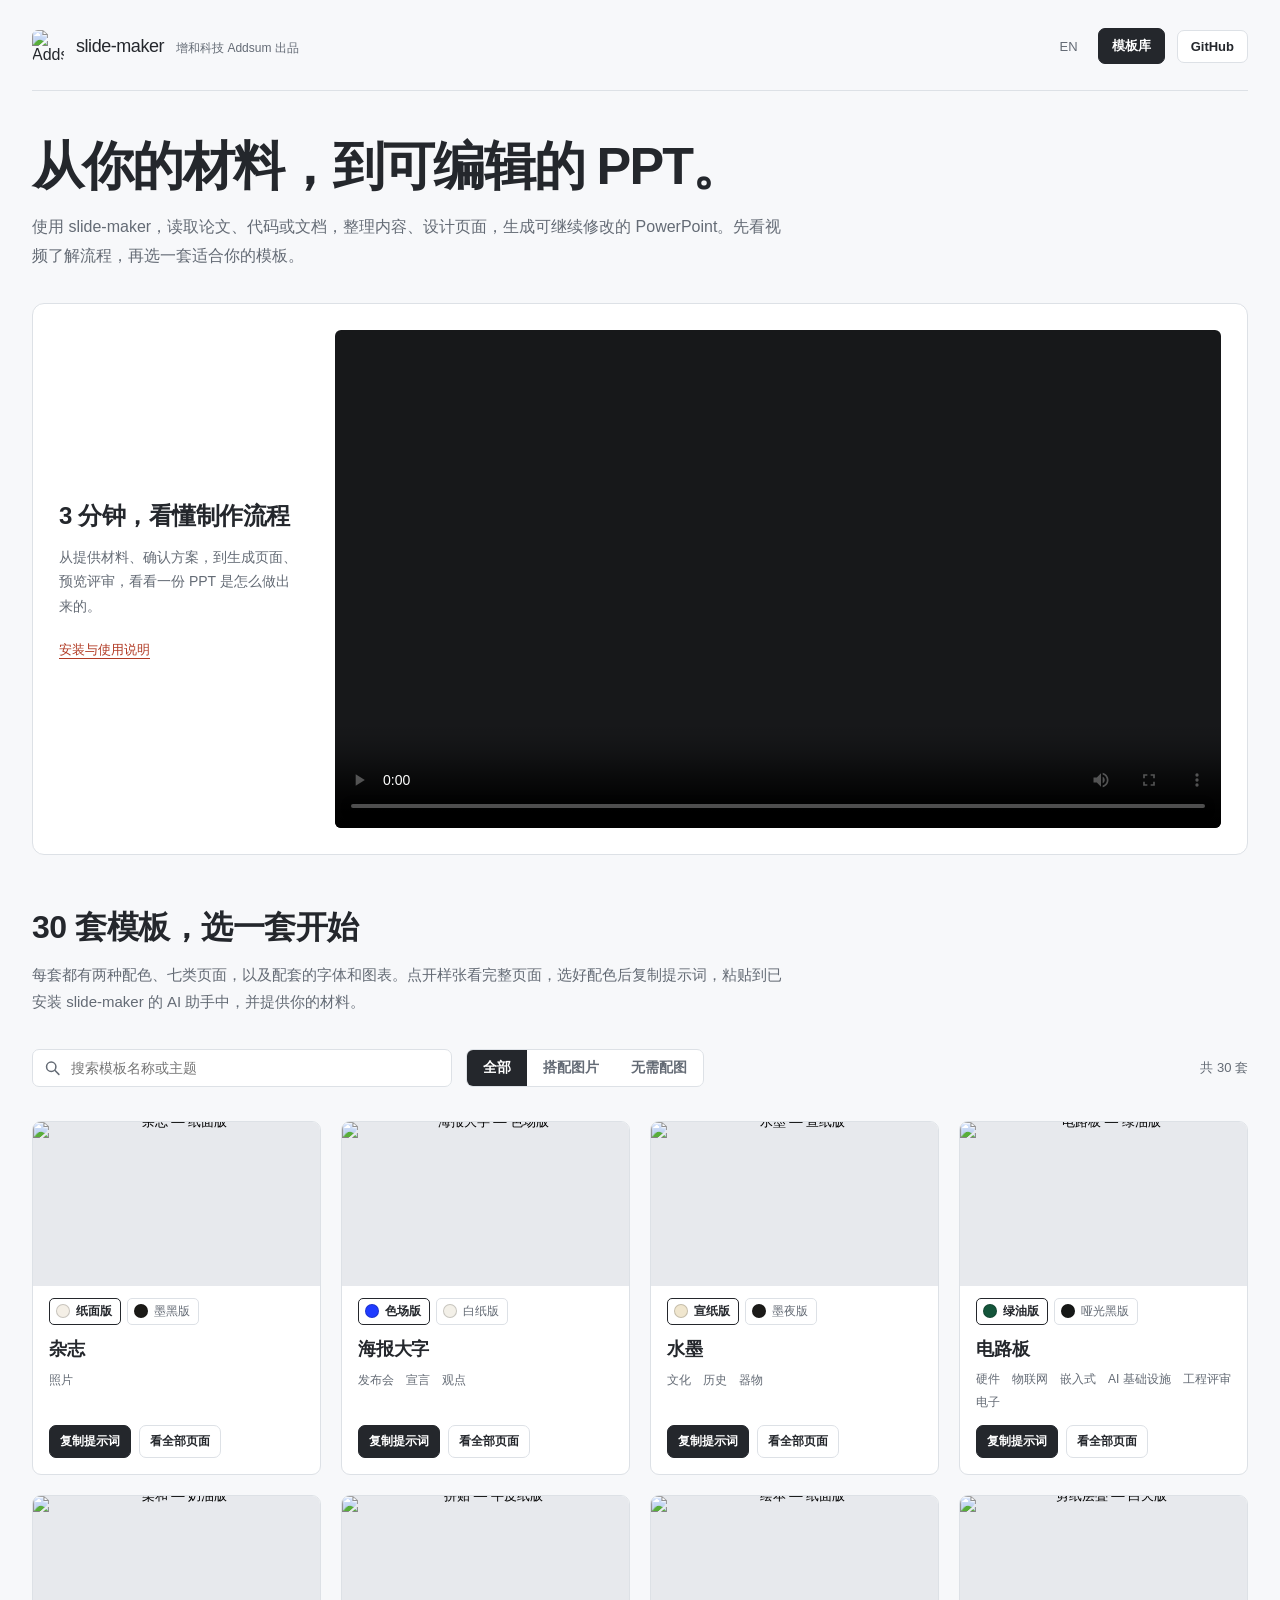
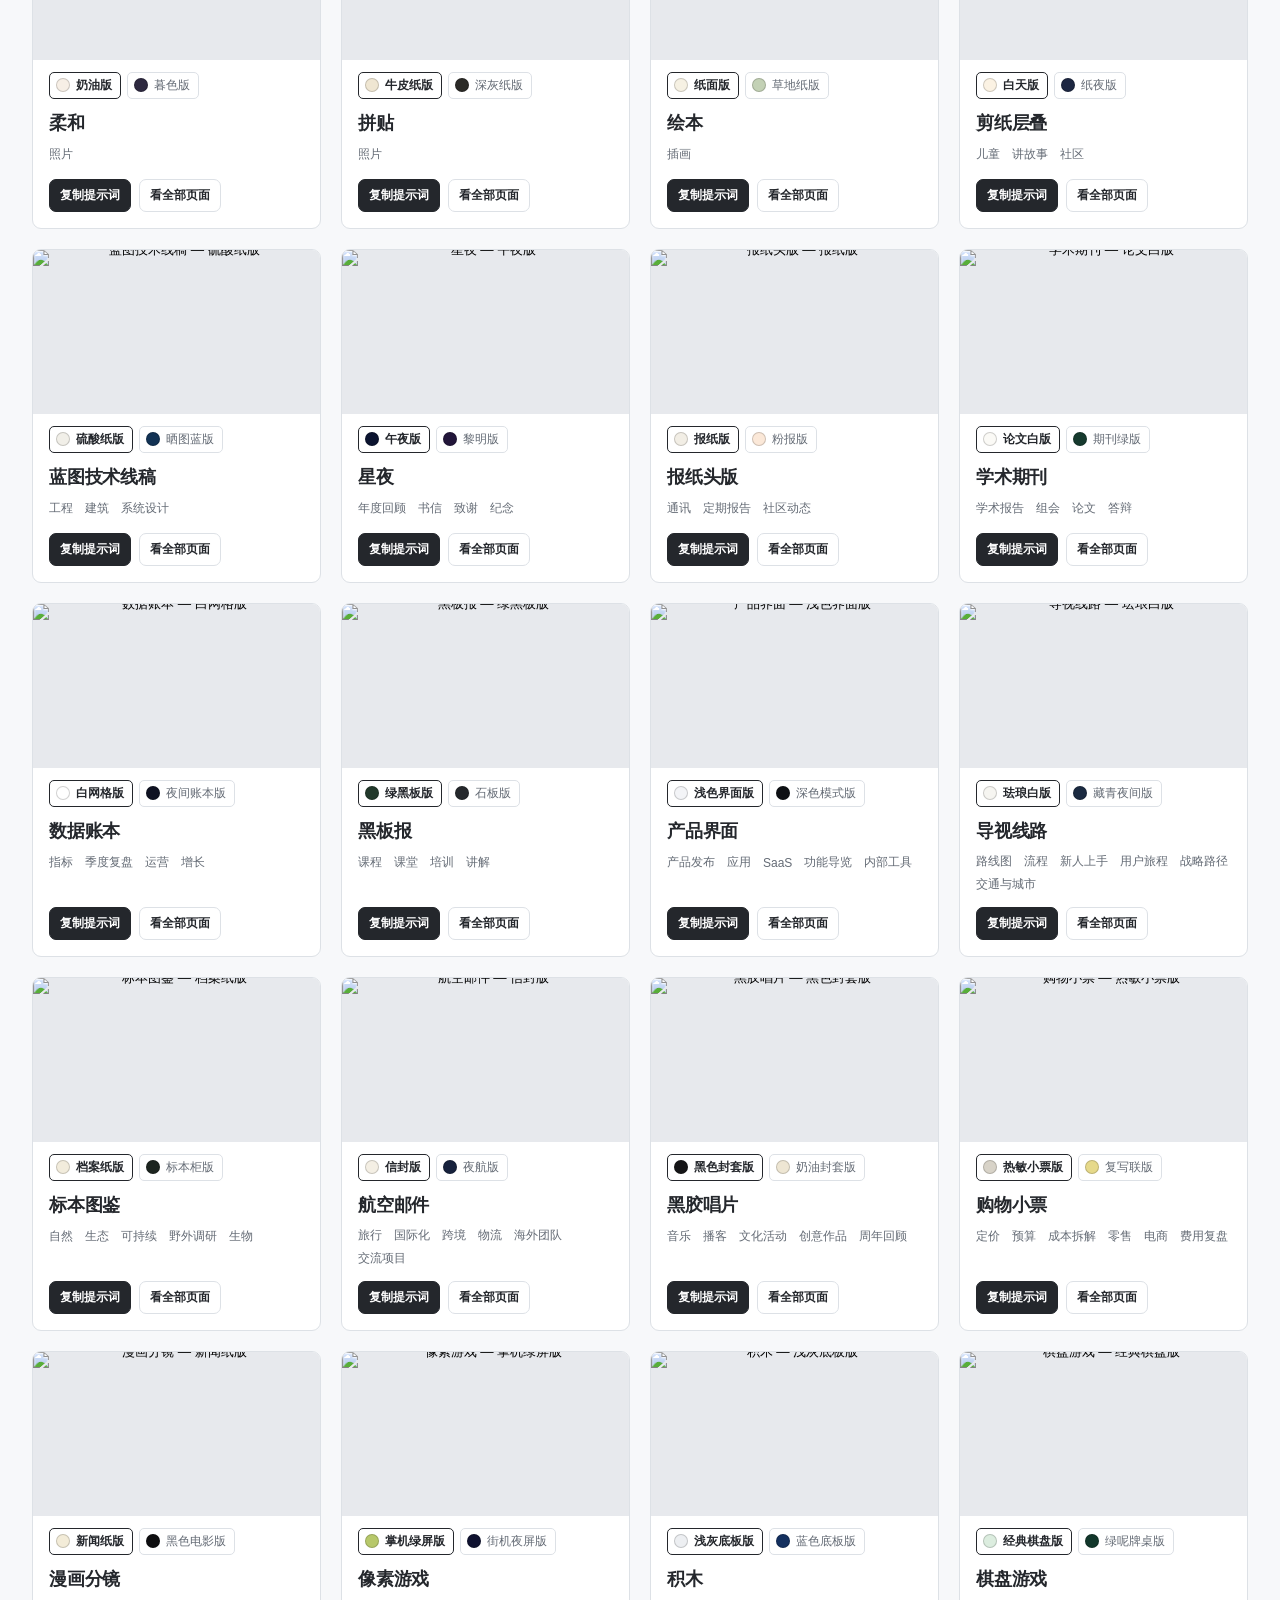
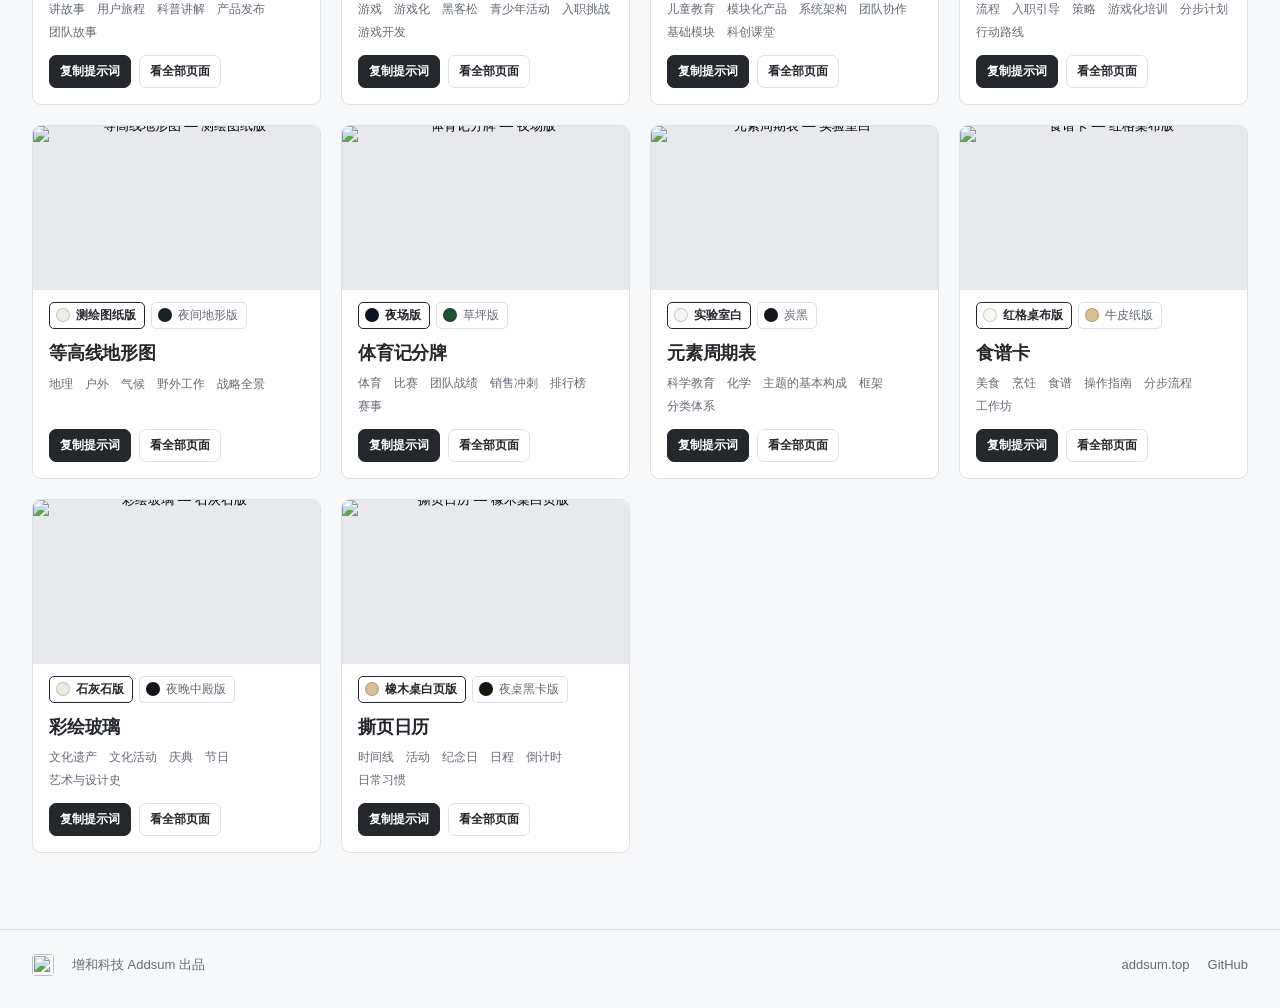
==== commit 532cec94: "Clarify where to use copied template prompts" ====
--- a/cn/index.html
+++ b/cn/index.html
@@ -280,6 +280,6 @@
   setLang(lang);
 })();
 </script>
-<script src="/languages/library.js?v=20261031b"></script>
+<script src="/languages/library.js?v=20261031c"></script>
 </body>
 </html>
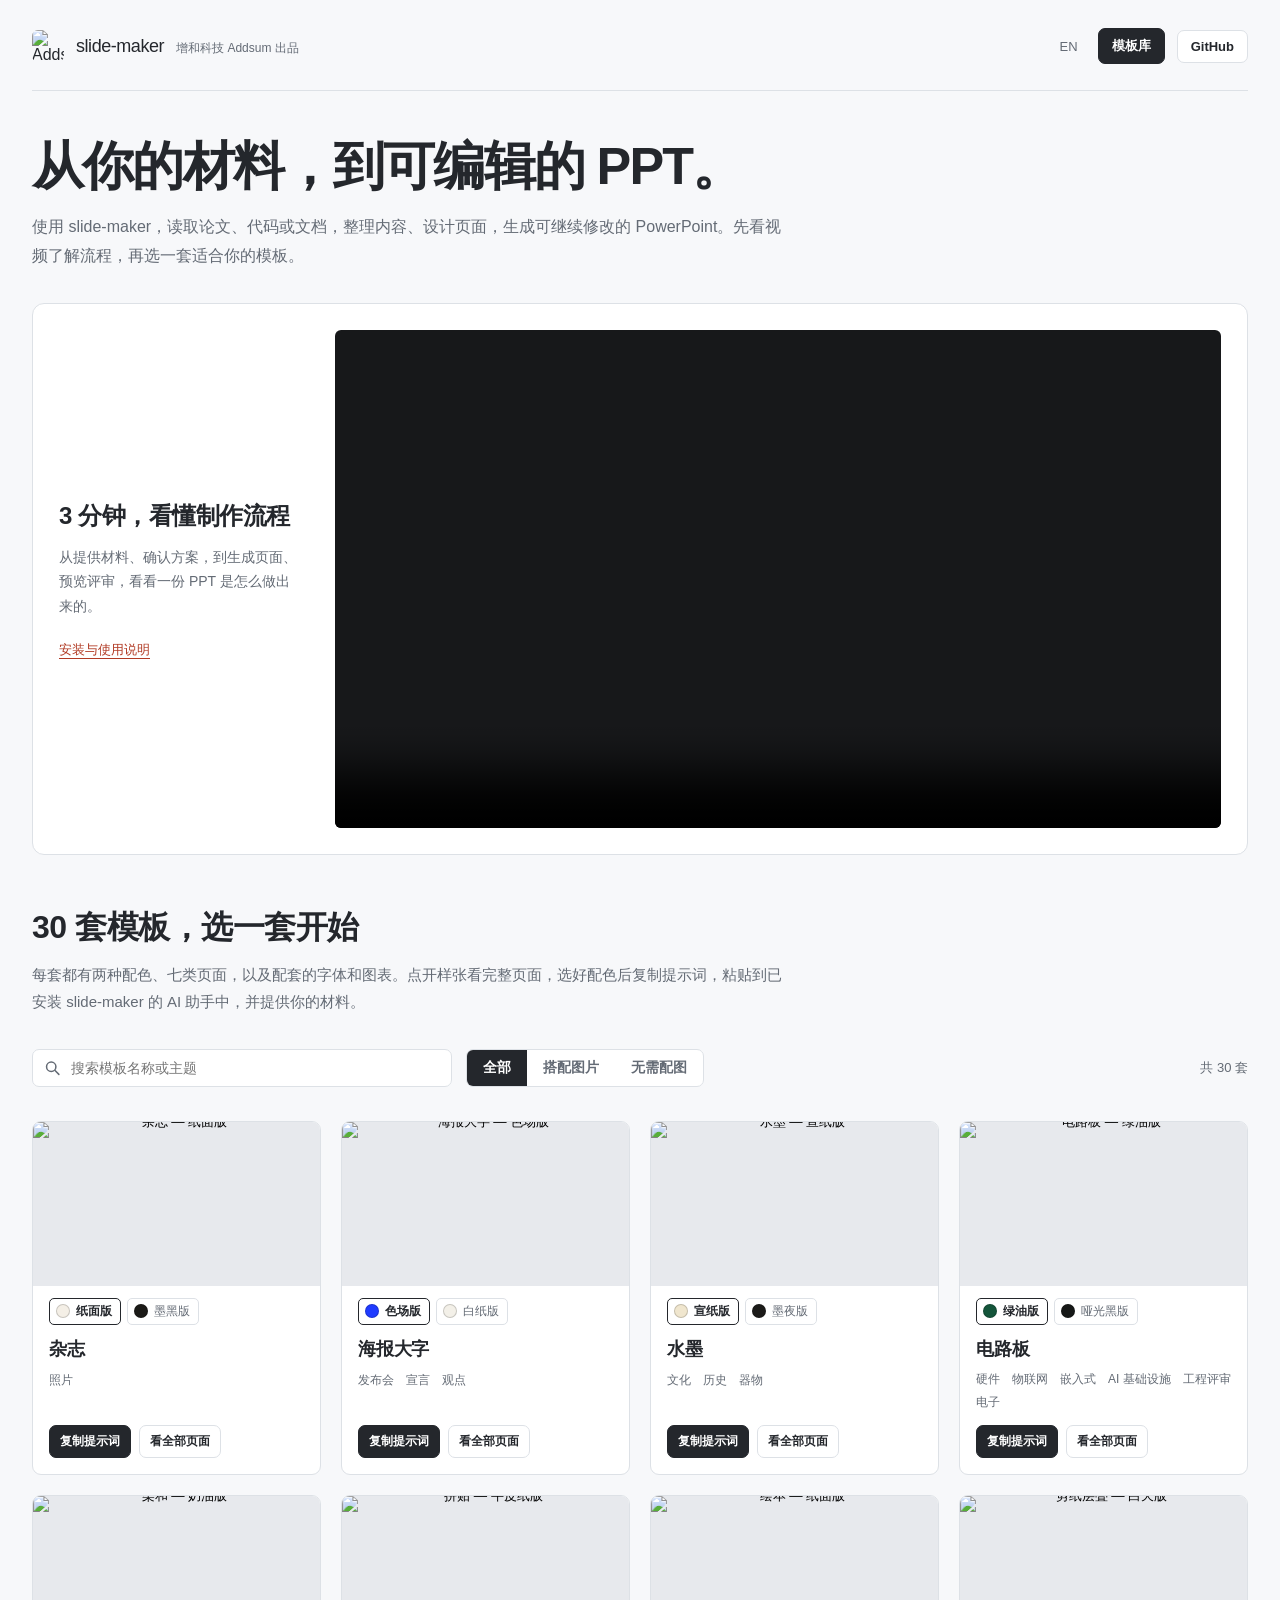
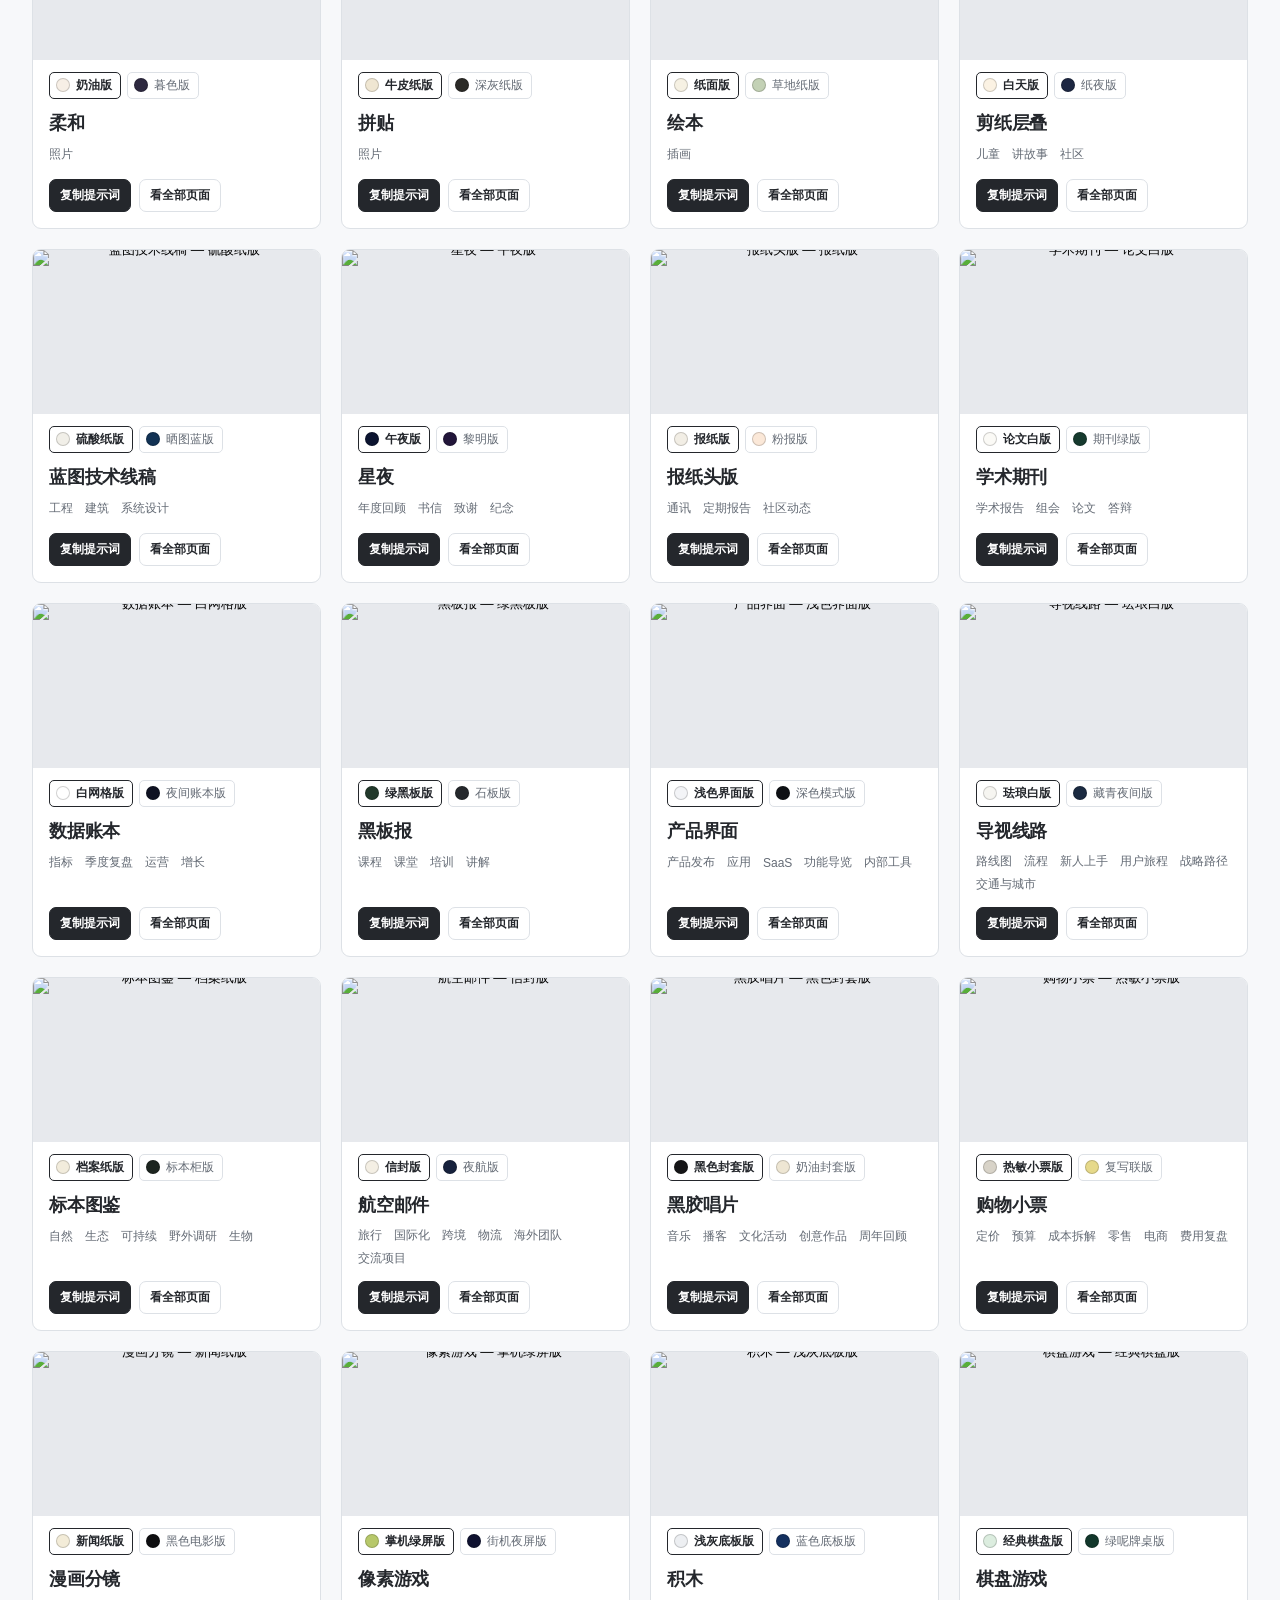
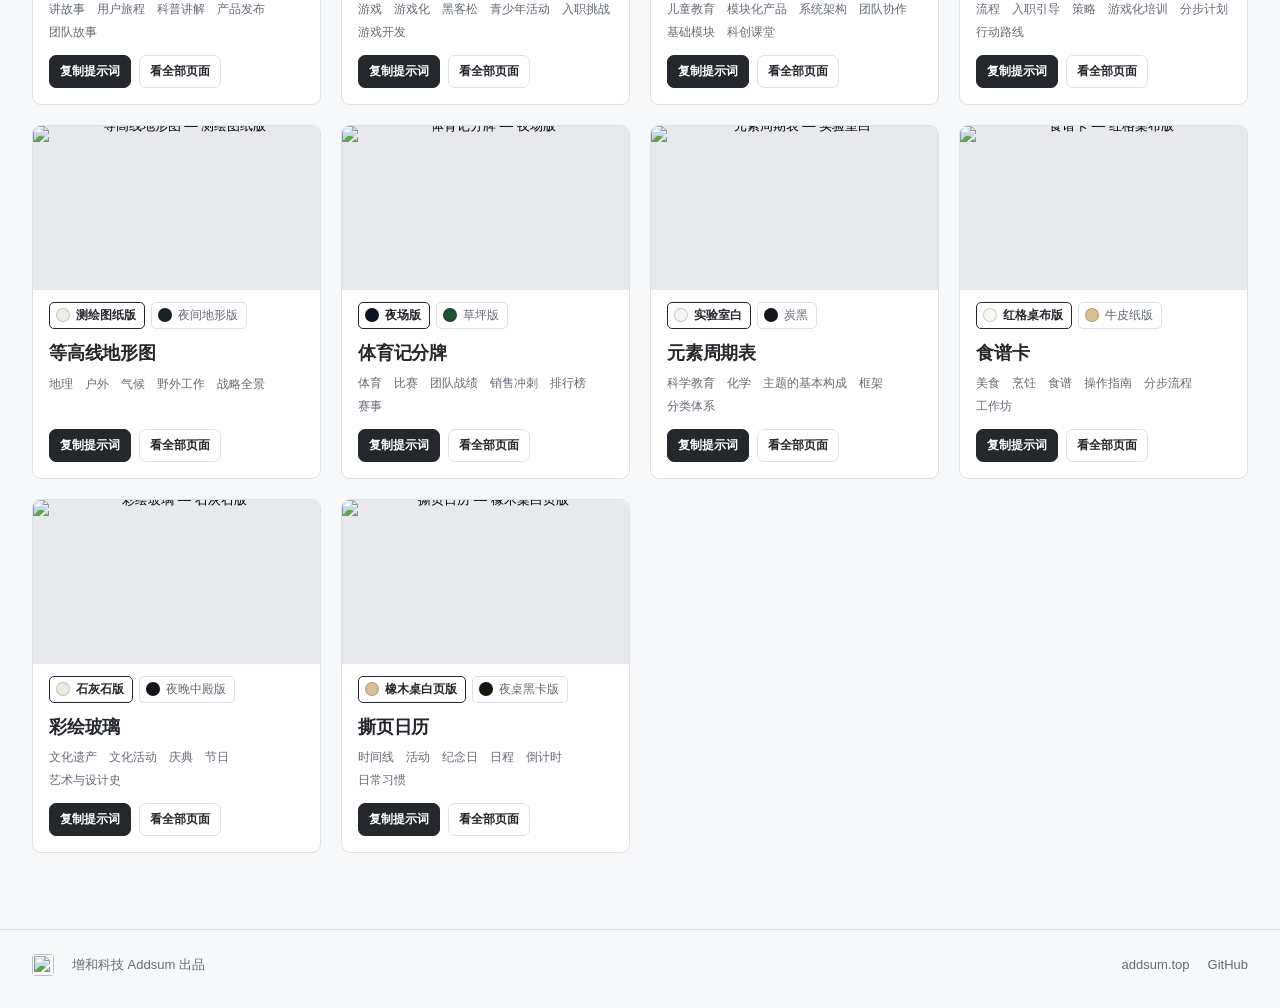
==== commit d18b9c7b: "Load 1080p template previews when enlarging pages" ====
--- a/cn/index.html
+++ b/cn/index.html
@@ -280,6 +280,6 @@
   setLang(lang);
 })();
 </script>
-<script src="/languages/library.js?v=20261031c"></script>
+<script src="/languages/library.js?v=20261031d"></script>
 </body>
 </html>
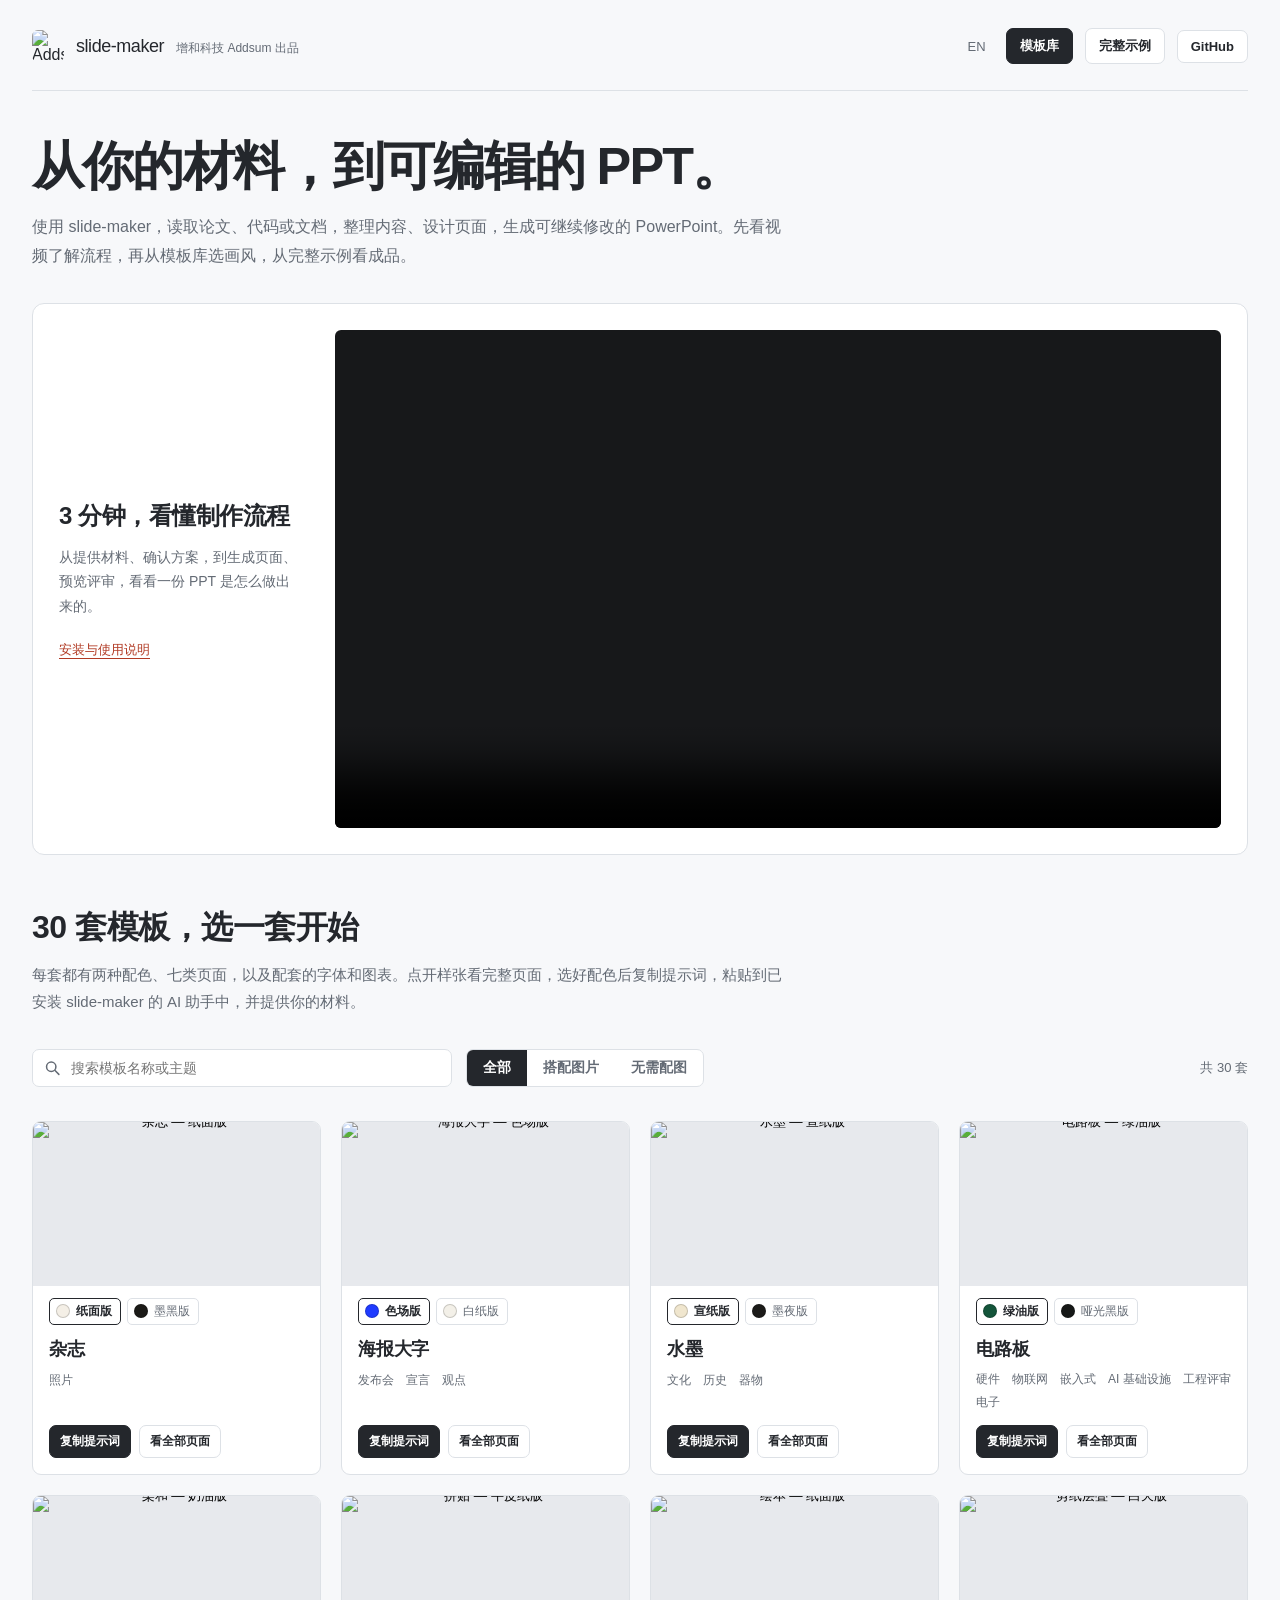
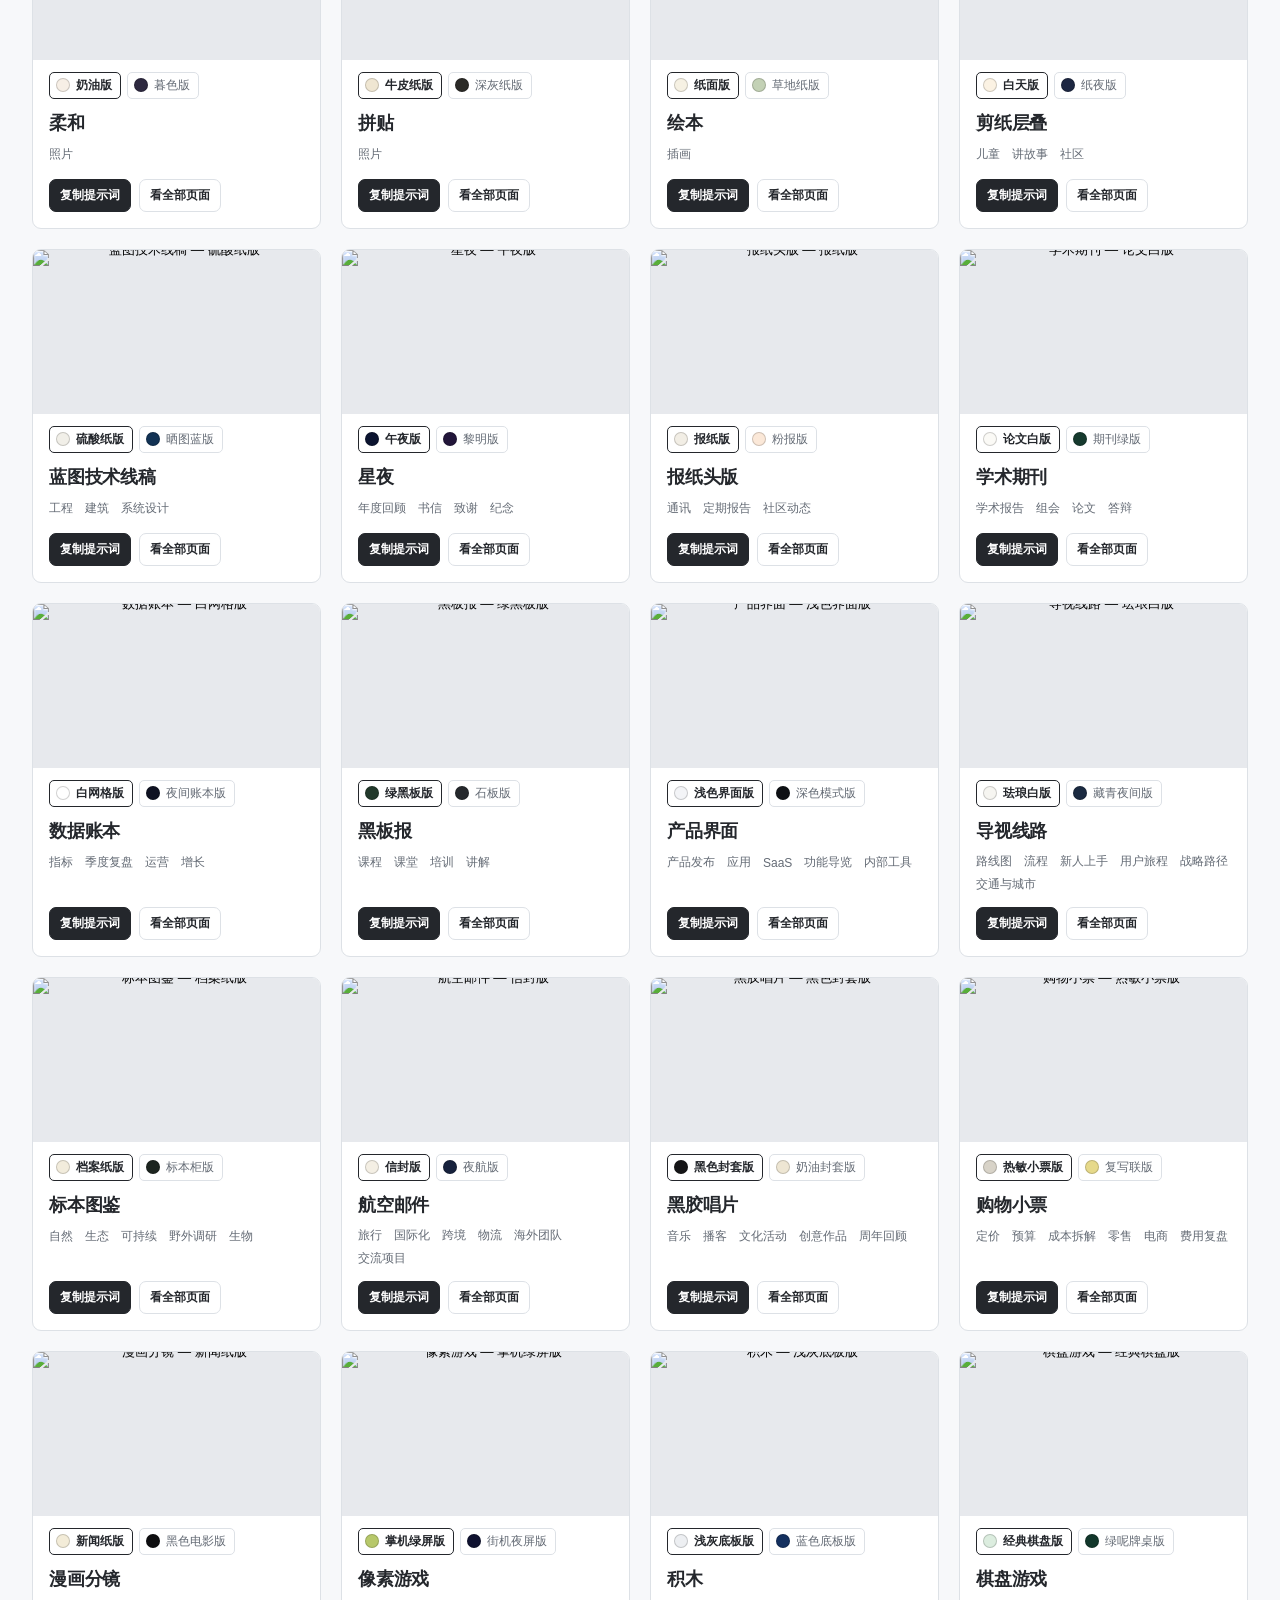
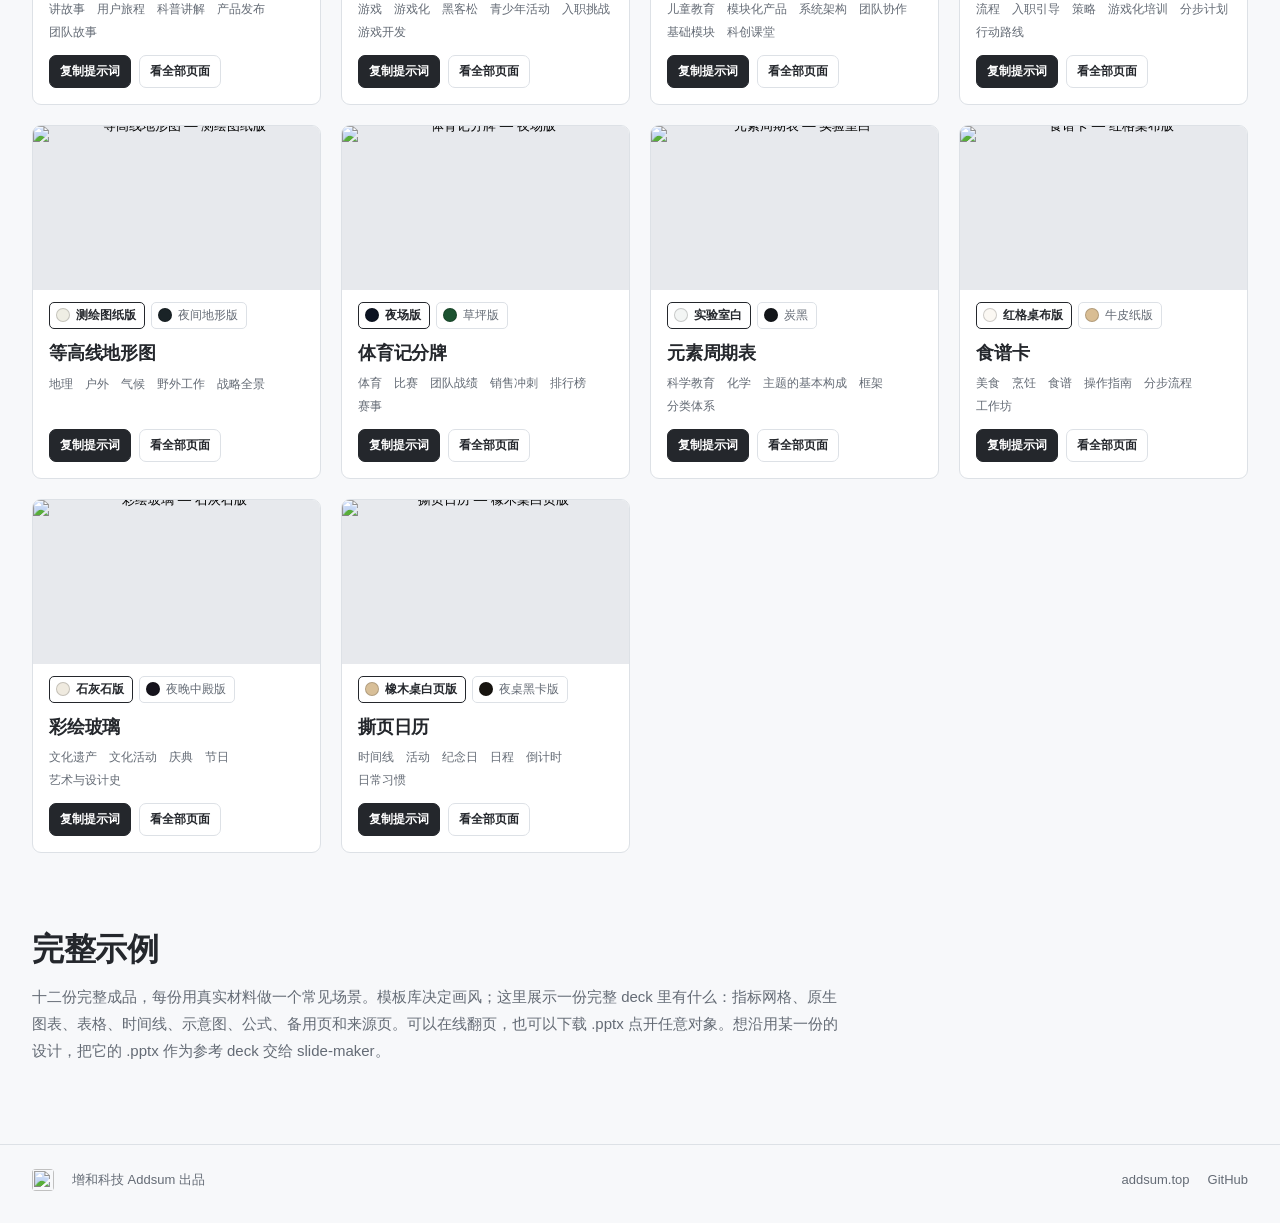
==== commit 7d7c2d22: "home: the twelve example decks return as their own section after the template library Templates set " ====
--- a/cn/index.html
+++ b/cn/index.html
@@ -98,13 +98,33 @@
   .brand img { width:27px; height:27px; } .brand .name { font-size:16px; }
   .brand .by { display:none; } .brand .btn { font-size:12px; padding:7px 9px; }
   .brand .langpill { font-size:12px; padding:6px; }
-  .brand .vlib .full { display:none; } .brand .vlib .short { display:inline; }
+  .brand .exlink { display:none; } .brand .vlib .full { display:none; } .brand .vlib .short { display:inline; }
   .hero-copy { padding:30px 0 26px; } .lede { font-size:14px; line-height:1.8; }
   .vidcard { padding:16px; } .vidhead p { font-size:13px; }
   footer .inner { gap:12px; font-size:12px; } footer .sp { flex-basis:100%; }
 }
+.ex { padding-top:56px; scroll-margin-top:0; }
+.ex-head h2 { font-size:clamp(25px, 3vw, 32px); line-height:1.3; margin:0 0 12px; font-weight:650; letter-spacing:-0.015em; }
+.ex-head p { color:var(--mute); font-size:15px; line-height:1.8; max-width:820px; margin:0 0 24px; }
+.ex-grid { display:grid; grid-template-columns:repeat(4, minmax(0, 1fr)); gap:20px; }
+@media (max-width:1040px) { .ex-grid { grid-template-columns:repeat(2, minmax(0, 1fr)); } }
+@media (max-width:640px) { .ex-grid { grid-template-columns:minmax(0, 1fr); gap:18px; } }
+.ex-card { background:var(--card); border:1px solid var(--line); border-radius:9px; overflow:hidden; display:flex; flex-direction:column; min-width:0; transition:border-color .15s; }
+.ex-card:hover, .ex-card:focus-within { border-color:#a3aab3; }
+.ex-cover { display:block; line-height:0; background:#e7e9ed; }
+.ex-cover img { width:100%; aspect-ratio:16/9; object-fit:cover; display:block; }
+.ex-card.portrait .ex-cover img { object-fit:contain; }
+.ex-meta { padding:13px 16px 16px; display:flex; flex-direction:column; gap:5px; flex:1; }
+.ex-name { font-weight:650; font-size:15px; letter-spacing:-.01em; }
+.ex-use { color:var(--mute); font-size:12.5px; line-height:1.6; flex:1; }
+.ex-links { display:flex; gap:8px; margin-top:10px; }
+.ex-links a { text-align:center; text-decoration:none; font-weight:650; font-size:12.5px; padding:7px 12px; white-space:nowrap; border-radius:7px; border:1px solid var(--line); color:var(--ink); }
+.ex-links a.flip { background:var(--ink); border-color:var(--ink); color:#fff; }
+.ex-links a:hover { border-color:var(--accent); }
+.ex-links a.flip:hover { background:var(--accent); border-color:var(--accent); }
 @media(prefers-reduced-motion:reduce) { html { scroll-behavior:auto; } *,*::before,*::after { transition:none!important; } }
 </style>
+<script src="/decks.js?v=20261017c"></script>
 <link rel="stylesheet" href="/languages/library.css?v=20261031b">
 </head>
 <body>
@@ -118,6 +138,7 @@
       </div>
       <button class="langpill" id="langBtn" type="button" aria-label="Switch language"></button>
       <a class="btn primary vlib" id="vlBtn" href="#languages"><span class="full">Template library</span><span class="short">Templates</span></a>
+      <a class="btn ghost exlink" id="exBtn" href="#examples">Examples</a>
       <a class="btn ghost" href="https://github.com/addsumtech/slides_maker">GitHub</a>
     </nav>
     <div class="hero-copy">
@@ -180,6 +201,16 @@
   <div id="vlLive" class="sr" aria-live="polite"></div>
 </section>
 
+<section class="wrap ex" id="examples" aria-labelledby="exTitle">
+  <div class="ex-head">
+    <h2 id="exTitle"></h2>
+    <p id="exLede"></p>
+  </div>
+  <div class="ex-grid" id="exGrid"></div>
+  <noscript><p class="ex-head">The example decks are listed with JavaScript. The same decks are in the
+    <a href="https://github.com/addsumtech/slides_maker#example-decks">README</a>.</p></noscript>
+</section>
+
 </main>
 
 <footer>
@@ -197,26 +228,58 @@
   en: {
     byline:'by <a href="https://addsum.top/?lang=en">Addsum</a>',
     headline:'Your material. An editable presentation.',
-    lede:'Use slide-maker to turn papers, code and documents into a PowerPoint you can keep editing. Start with the video, then choose a template for your own material.',
+    lede:'Use slide-maker to turn papers, code and documents into a PowerPoint you can keep editing. Start with the video, choose a template for the look, and open an example deck to see a finished result.',
     vlBtn:'Template library', vlShort:'Templates',
     vTitle:'See how it works',
     vLede:'A three-minute walkthrough: provide your material, confirm the plan, build the slides and review the result. English narration with captions.',
     startLink:'Installation and usage',
+    exBtn:'Examples',
+    exTitle:'Example decks',
+    exLede:'Twelve finished decks, each built from real material for a common use. The template library sets the look; these show what a complete deck contains: KPI grids, native charts, tables, timelines, diagrams, equations, backup slides and a sources page. Flip through one online, or download its .pptx and click into any object. To reuse a deck’s design, give its .pptx to slide-maker as a reference deck.',
+    exFlip:'Flip online', exDownload:'Download .pptx', exPages:'{n} slides',
     footText:'Produced by Addsum',
     title:'slide-maker | Editable PPT & Template Library'
   },
   zh: {
     byline:'<a href="https://addsum.top/cn/">增和科技 Addsum</a> 出品',
     headline:'从你的材料，到可编辑的 PPT。',
-    lede:'使用 slide-maker，读取论文、代码或文档，整理内容、设计页面，生成可继续修改的 PowerPoint。先看视频了解流程，再选一套适合你的模板。',
+    lede:'使用 slide-maker，读取论文、代码或文档，整理内容、设计页面，生成可继续修改的 PowerPoint。先看视频了解流程，再从模板库选画风，从完整示例看成品。',
     vlBtn:'模板库', vlShort:'模板库',
     vTitle:'3 分钟，看懂制作流程',
     vLede:'从提供材料、确认方案，到生成页面、预览评审，看看一份 PPT 是怎么做出来的。',
     startLink:'安装与使用说明',
+    exBtn:'完整示例',
+    exTitle:'完整示例',
+    exLede:'十二份完整成品，每份用真实材料做一个常见场景。模板库决定画风；这里展示一份完整 deck 里有什么：指标网格、原生图表、表格、时间线、示意图、公式、备用页和来源页。可以在线翻页，也可以下载 .pptx 点开任意对象。想沿用某一份的设计，把它的 .pptx 作为参考 deck 交给 slide-maker。',
+    exFlip:'在线翻页', exDownload:'下载 .pptx', exPages:'{n} 页',
     footText:'增和科技 Addsum 出品',
     title:'slide-maker | 可编辑 PPT 与模板库'
   }
 };
+function renderExamples(lang) {
+  const t = STR[lang], grid = document.getElementById('exGrid');
+  if (!grid) return;
+  grid.textContent = '';
+  for (const d of (window.DECKS || []).filter(x => x.lang === lang)) {
+    const slug = d.id.split('/')[1];
+    const card = document.createElement('article');
+    card.className = 'ex-card' + (d.aspect === '3:4' ? ' portrait' : '');
+    const flip = '/viewer.html?deck=' + encodeURIComponent(d.id).replace('%2F', '/');
+    const cover = document.createElement('a'); cover.className = 'ex-cover'; cover.href = flip;
+    const img = document.createElement('img'); img.loading = 'lazy'; img.alt = d.title;
+    img.src = '/docs/assets/screenshots/preview_' + (lang === 'en' ? 'en_' : '') + slug + '.png';
+    cover.appendChild(img);
+    const meta = document.createElement('div'); meta.className = 'ex-meta';
+    const name = document.createElement('div'); name.className = 'ex-name'; name.textContent = d.title;
+    const use = document.createElement('div'); use.className = 'ex-use';
+    use.textContent = d.use.split(/,\s*/).slice(0, 4).join(lang === 'zh' ? '、' : ', ') + ' · ' + t.exPages.replace('{n}', d.pages);
+    const links = document.createElement('div'); links.className = 'ex-links';
+    const a1 = document.createElement('a'); a1.className = 'flip'; a1.href = flip; a1.textContent = t.exFlip;
+    const a2 = document.createElement('a'); a2.href = '/templates/decks/' + d.id + '/template.pptx'; a2.textContent = t.exDownload;
+    a2.setAttribute('download', '');
+    links.append(a1, a2); meta.append(name, use, links); card.append(cover, meta); grid.appendChild(card);
+  }
+}
 function setLang(lang) {
   const t = STR[lang];
   if (history.replaceState) {   // the page's own language markers go; a library search or #vl-<language> stays
@@ -228,7 +291,7 @@
   if (fh) fh.href = lang === 'zh' ? 'https://addsum.top/cn/' : 'https://addsum.top/?lang=en';
   const lb = document.getElementById('langBtn');
   if (lb) { lb.textContent = lang === 'zh' ? 'EN' : '中文'; lb.setAttribute('aria-label', lang === 'zh' ? 'Switch to English' : '切换为中文'); lb.onclick = () => { try { localStorage.setItem('addsum-lang', lang === 'zh' ? 'en' : 'zh'); } catch(e){} setLang(lang === 'zh' ? 'en' : 'zh'); }; }
-  for (const k of ['byline','headline','lede','vTitle','vLede','startLink','footText']) {
+  for (const k of ['byline','headline','lede','vTitle','vLede','startLink','exTitle','exLede','exBtn','footText']) {
     const el = document.getElementById(k);
     if (el) el.innerHTML = t[k];
   }
@@ -245,6 +308,7 @@
   document.getElementById('startLink').href = lang === 'zh' ? 'https://github.com/addsumtech/slides_maker/blob/main/README_CN.md#快速开始' : 'https://github.com/addsumtech/slides_maker#quick-start';
   const vb = document.getElementById('vlBtn');
   if (vb) { vb.querySelector('.full').textContent = t.vlBtn; vb.querySelector('.short').textContent = t.vlShort; }
+  renderExamples(lang);
   document.title = t.title;
   document.documentElement.lang = (lang === 'zh') ? 'zh-CN' : 'en';
   if (window.slideMakerLibrary) window.slideMakerLibrary.setLang(lang);   // keep the library in the same language
